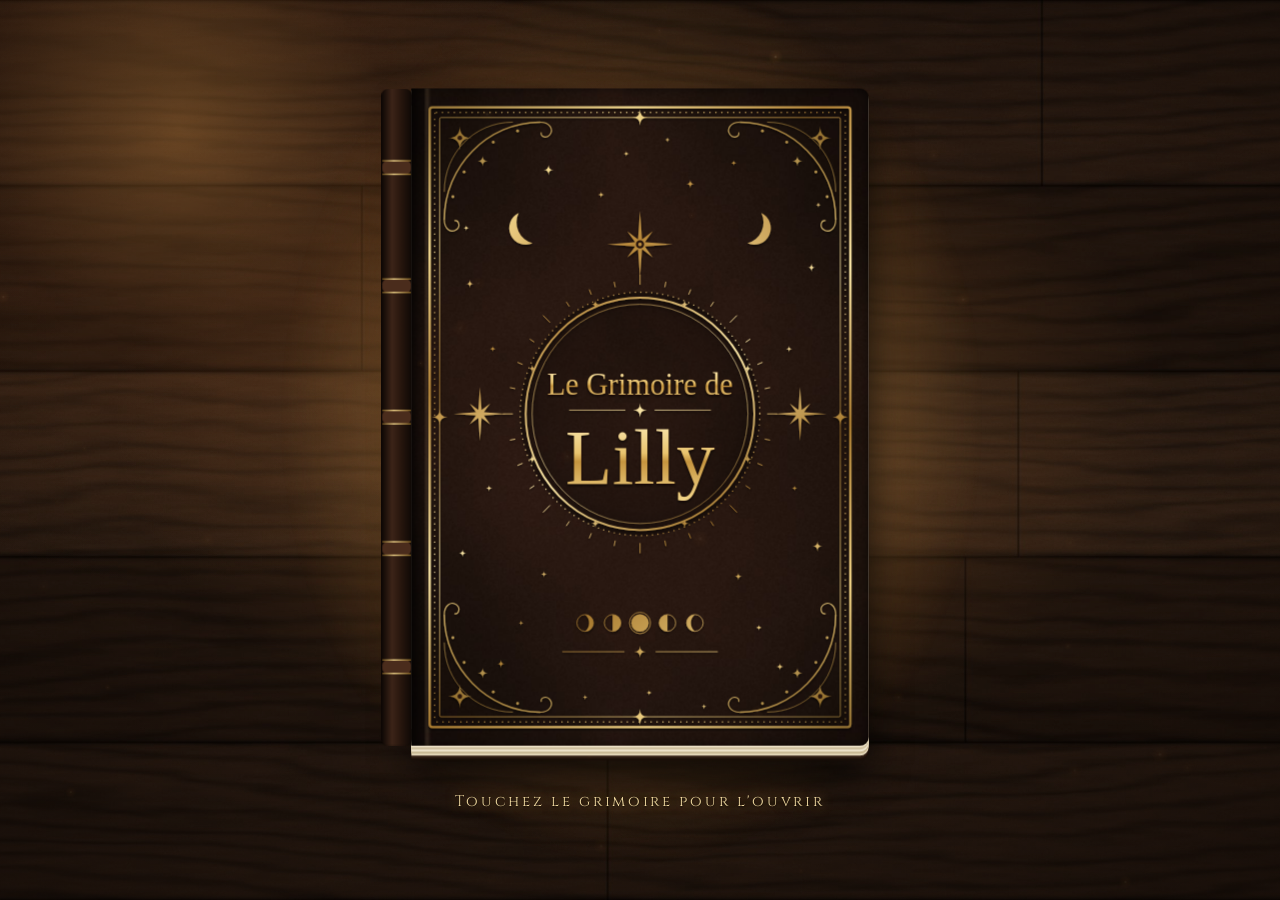
==== index.html @ 2aab63b5 "Grimoire interactif : lecteur, atelier d'édition et PWA - Lecteur : grimoire dessiné en SVG sur un b" ====
<!doctype html>
<html lang="fr">
<head>
  <meta charset="utf-8">
  <meta name="viewport" content="width=device-width, initial-scale=1, viewport-fit=cover">
  <title>Le Grimoire de Lilly</title>
  <meta name="description" content="Un grimoire interactif à feuilleter.">
  <meta name="theme-color" content="#140b06">
  <link rel="manifest" href="manifest.webmanifest">
  <link rel="icon" href="icons/icon-192.png" type="image/png">
  <link rel="apple-touch-icon" href="icons/apple-touch-icon.png">
  <meta name="apple-mobile-web-app-capable" content="yes">
  <meta name="mobile-web-app-capable" content="yes">
  <meta name="apple-mobile-web-app-status-bar-style" content="black-translucent">
  <link rel="preload" href="fonts/unifrakturmaguntia-5.woff2" as="font" type="font/woff2" crossorigin>
  <link rel="stylesheet" href="fonts/fonts.css">
  <link rel="stylesheet" href="css/reader.css">
</head>
<body>
  <div id="app" class="reader"></div>
  <noscript>Ce grimoire a besoin de JavaScript pour s’ouvrir.</noscript>
  <script src="lib/page-flip.browser.js"></script>
  <script type="module" src="js/main.js"></script>
</body>
</html>
---- fonts/fonts.css ----
@font-face {
  font-family: 'Cinzel';
  font-style: normal;
  font-weight: 400;
  font-display: swap;
  src: url(cinzel-0.woff2) format('woff2');
  unicode-range: U+0000-00FF, U+0131, U+0152-0153, U+02BB-02BC, U+02C6, U+02DA, U+02DC, U+0304, U+0308, U+0329, U+2000-206F, U+20AC, U+2122, U+2191, U+2193, U+2212, U+2215, U+FEFF, U+FFFD;
}
@font-face {
  font-family: 'Cinzel';
  font-style: normal;
  font-weight: 600;
  font-display: swap;
  src: url(cinzel-0.woff2) format('woff2');
  unicode-range: U+0000-00FF, U+0131, U+0152-0153, U+02BB-02BC, U+02C6, U+02DA, U+02DC, U+0304, U+0308, U+0329, U+2000-206F, U+20AC, U+2122, U+2191, U+2193, U+2212, U+2215, U+FEFF, U+FFFD;
}
@font-face {
  font-family: 'Cinzel';
  font-style: normal;
  font-weight: 700;
  font-display: swap;
  src: url(cinzel-0.woff2) format('woff2');
  unicode-range: U+0000-00FF, U+0131, U+0152-0153, U+02BB-02BC, U+02C6, U+02DA, U+02DC, U+0304, U+0308, U+0329, U+2000-206F, U+20AC, U+2122, U+2191, U+2193, U+2212, U+2215, U+FEFF, U+FFFD;
}
@font-face {
  font-family: 'Cinzel Decorative';
  font-style: normal;
  font-weight: 700;
  font-display: swap;
  src: url(cinzel-decorative-1.woff2) format('woff2');
  unicode-range: U+0000-00FF, U+0131, U+0152-0153, U+02BB-02BC, U+02C6, U+02DA, U+02DC, U+0304, U+0308, U+0329, U+2000-206F, U+20AC, U+2122, U+2191, U+2193, U+2212, U+2215, U+FEFF, U+FFFD;
}
@font-face {
  font-family: 'Cormorant Garamond';
  font-style: italic;
  font-weight: 400;
  font-display: swap;
  src: url(cormorant-garamond-2.woff2) format('woff2');
  unicode-range: U+0000-00FF, U+0131, U+0152-0153, U+02BB-02BC, U+02C6, U+02DA, U+02DC, U+0304, U+0308, U+0329, U+2000-206F, U+20AC, U+2122, U+2191, U+2193, U+2212, U+2215, U+FEFF, U+FFFD;
}
@font-face {
  font-family: 'Cormorant Garamond';
  font-style: normal;
  font-weight: 400;
  font-display: swap;
  src: url(cormorant-garamond-3.woff2) format('woff2');
  unicode-range: U+0000-00FF, U+0131, U+0152-0153, U+02BB-02BC, U+02C6, U+02DA, U+02DC, U+0304, U+0308, U+0329, U+2000-206F, U+20AC, U+2122, U+2191, U+2193, U+2212, U+2215, U+FEFF, U+FFFD;
}
@font-face {
  font-family: 'Cormorant Garamond';
  font-style: normal;
  font-weight: 500;
  font-display: swap;
  src: url(cormorant-garamond-3.woff2) format('woff2');
  unicode-range: U+0000-00FF, U+0131, U+0152-0153, U+02BB-02BC, U+02C6, U+02DA, U+02DC, U+0304, U+0308, U+0329, U+2000-206F, U+20AC, U+2122, U+2191, U+2193, U+2212, U+2215, U+FEFF, U+FFFD;
}
@font-face {
  font-family: 'Cormorant Garamond';
  font-style: normal;
  font-weight: 600;
  font-display: swap;
  src: url(cormorant-garamond-3.woff2) format('woff2');
  unicode-range: U+0000-00FF, U+0131, U+0152-0153, U+02BB-02BC, U+02C6, U+02DA, U+02DC, U+0304, U+0308, U+0329, U+2000-206F, U+20AC, U+2122, U+2191, U+2193, U+2212, U+2215, U+FEFF, U+FFFD;
}
@font-face {
  font-family: 'UnifrakturMaguntia';
  font-style: normal;
  font-weight: 400;
  font-display: swap;
  src: url(unifrakturmaguntia-5.woff2) format('woff2');
  unicode-range: U+0000-00FF, U+0131, U+0152-0153, U+02BB-02BC, U+02C6, U+02DA, U+02DC, U+0304, U+0308, U+0329, U+2000-206F, U+20AC, U+2122, U+2191, U+2193, U+2212, U+2215, U+FEFF, U+FFFD;
}
---- css/reader.css ----
:root {
  --bar: 66px;
  --gold: #e8c77a;
  --gold-light: #f6e3a8;
  color-scheme: dark;
}

* { box-sizing: border-box; }
[hidden] { display: none !important; }

html, body {
  margin: 0;
  height: 100%;
  background: #140b06;
  overflow: hidden;
}

body {
  font-family: 'Cormorant Garamond', Georgia, serif;
  color: #f3e6c9;
  -webkit-tap-highlight-color: transparent;
}

.reader {
  position: fixed;
  inset: 0;
  overflow: hidden;
  overflow: clip;
  user-select: none;
  -webkit-user-select: none;
}

/* ---------- Décor ---------- */
.scene { position: absolute; inset: 0; overflow: hidden; overflow: clip; }

.desk {
  position: absolute;
  inset: 0;
  background: #1d110a url(../img/desk.jpg) center / cover no-repeat;
  filter: saturate(.85) brightness(.6);
}
.scene.custom-bg .desk { filter: brightness(.85); }

.light {
  position: absolute;
  inset: 0;
  background:
    radial-gradient(ellipse 55% 50% at 50% 46%, rgba(255, 196, 120, .24), rgba(255, 160, 80, .07) 55%, transparent 75%),
    radial-gradient(ellipse 115% 100% at 50% 45%, transparent 38%, rgba(8, 4, 2, .9) 100%);
}

.candle {
  position: absolute;
  left: -22vmax;
  top: -26vmax;
  width: 72vmax;
  height: 72vmax;
  border-radius: 50%;
  background: radial-gradient(closest-side, rgba(255, 170, 80, .3), rgba(255, 140, 60, .08) 45%, transparent);
  animation: flicker 7s infinite;
}

@keyframes flicker {
  0%, 100% { opacity: .85; transform: scale(1); }
  12% { opacity: .68; }
  20% { opacity: .95; transform: scale(1.02); }
  33% { opacity: .76; }
  47% { opacity: 1; transform: scale(1.01); }
  60% { opacity: .8; }
  72% { opacity: .93; }
  85% { opacity: .72; transform: scale(.99); }
}

/* ---------- Scène du livre ---------- */
.stage {
  position: absolute;
  left: 0;
  right: 0;
  top: 0;
  bottom: var(--bar);
  display: flex;
  align-items: center;
  justify-content: center;
}

.book {
  position: relative;
  flex: none;
  width: calc(var(--pw) * 2);
  height: var(--ph);
  perspective: calc(var(--pw) * 5);
  transform: translateX(var(--ctx)) scale(var(--cs));
  transition: transform 1.6s cubic-bezier(.62, .02, .3, 1), opacity .8s ease;
  opacity: 0;
}
.reader.ready .book { opacity: 1; }
.book.cover-open { transform: translateX(0) scale(1); }

/* Plats de reliure (cuir) */
.board {
  position: absolute;
  top: calc(var(--bm) * -1);
  width: calc(var(--pw) + var(--bm));
  height: calc(var(--ph) + var(--bm) * 2);
  background: #2a1810 url(../img/leather.jpg) center / cover;
  z-index: 1;
}
.board-r {
  left: 50%;
  border-radius: 0 calc(var(--u) * 6) calc(var(--u) * 6) 0;
  box-shadow:
    0 calc(var(--u) * 2) 0 #1d100a,
    0 calc(var(--u) * 12) calc(var(--u) * 24) rgba(0, 0, 0, .7);
}
/* Épaisseur visible quand le livre est fermé : tranche des pages puis plat arrière */
.book:not(.cover-open) .board-r {
  box-shadow:
    0 calc(var(--u) * 1.4) 0 #eadfc4,
    0 calc(var(--u) * 2.8) 0 #cfc09e,
    0 calc(var(--u) * 4.2) 0 #efe5ce,
    0 calc(var(--u) * 5.6) 0 #c7b690,
    0 calc(var(--u) * 7) 0 #e5d8ba,
    0 calc(var(--u) * 8.6) 0 #2e1c12,
    0 calc(var(--u) * 10) 0 #1b0f09,
    0 calc(var(--u) * 16) calc(var(--u) * 26) rgba(0, 0, 0, .78);
}
.board-l {
  left: calc(var(--bm) * -1);
  border-radius: calc(var(--u) * 6) 0 0 calc(var(--u) * 6);
  box-shadow:
    0 calc(var(--u) * 2) 0 #1d100a,
    0 calc(var(--u) * 12) calc(var(--u) * 24) rgba(0, 0, 0, .7);
  opacity: 0;
  transition: opacity .4s;
}
.book.cover-open .board-l { opacity: 1; transition: opacity .5s 1.15s; }

/* Épaisseur des pages */
.stack {
  position: absolute;
  top: 0;
  width: var(--pw);
  height: var(--ph);
  background: #efe4cc;
  z-index: 2;
}
.stack-l { left: 0; opacity: 0; transition: opacity .3s; }
.stack-r { left: 50%; }
.book.cover-open .stack-l { opacity: 1; transition: opacity .4s 1.2s; }

/* Pages (StPageFlip) */
.book > .flip {
  position: absolute;
  left: 0;
  top: 0;
  width: 100%;
  z-index: 3;
  clip-path: inset(0 0 0 50%);
}
.book.pages-front > .flip { clip-path: none; z-index: 8; }

.page { background: #fbf5ea; }
.page-inner {
  position: absolute;
  inset: 0;
  overflow: hidden;
  background: #fbf5ea;
}
.page-inner img {
  display: block;
  width: 100%;
  height: 100%;
  object-fit: contain;
  pointer-events: none;
}
.page-inner::after {
  content: '';
  position: absolute;
  top: 0;
  bottom: 0;
  width: 13%;
  pointer-events: none;
}
.page--left .page-inner::after {
  right: 0;
  background: linear-gradient(to left, rgba(70, 40, 15, .3), rgba(70, 40, 15, .08) 35%, transparent);
}
.page--right .page-inner::after {
  left: 0;
  background: linear-gradient(to right, rgba(70, 40, 15, .32), rgba(70, 40, 15, .08) 35%, transparent);
}
.parchment { background: #f3e7cc url(../img/parchment.jpg) center / 100% 100% no-repeat; }

/* Lumière qui s'échappe des pages à l'ouverture */
.pagelight {
  position: absolute;
  left: 50%;
  top: 0;
  width: var(--pw);
  height: var(--ph);
  z-index: 9;
  pointer-events: none;
  opacity: 0;
  background: radial-gradient(ellipse 95% 75% at 0% 50%, rgba(255, 238, 175, .9), rgba(255, 200, 110, .4) 42%, rgba(255, 180, 90, 0) 76%);
}
.book.spill .pagelight { animation: spill 2.2s ease-out forwards; }
@keyframes spill {
  0% { opacity: 0; }
  25% { opacity: 1; }
  100% { opacity: 0; }
}

/* Dos (visible fermé) */
.spine {
  position: absolute;
  top: calc(var(--bm) * -1);
  height: calc(var(--ph) + var(--bm) * 2);
  width: calc(var(--pw) * .07);
  left: calc(var(--pw) * .93 + 1px);
  z-index: 5;
  transition: opacity .35s;
}
.spine svg { display: block; width: 100%; height: 100%; }
.book.cover-open .spine { opacity: 0; }

/* Couverture 3D */
.cover {
  position: absolute;
  left: 50%;
  top: calc(var(--bm) * -1);
  width: calc(var(--pw) + var(--bm));
  height: calc(var(--ph) + var(--bm) * 2);
  transform-origin: 0 50%;
  transform-style: preserve-3d;
  transform: rotateY(0deg);
  transition: transform 1.6s cubic-bezier(.55, .02, .3, 1);
  z-index: 6;
  cursor: pointer;
  outline: none;
}
.book.cover-open .cover { transform: rotateY(-180deg); cursor: default; }
.cover:focus-visible .front { box-shadow: 0 0 0 3px var(--gold-light); }

.face {
  position: absolute;
  inset: 0;
  overflow: hidden;
  backface-visibility: hidden;
  -webkit-backface-visibility: hidden;
  background: #2a1810 url(../img/leather.jpg) center / cover;
}
.face.front {
  border-radius: 0 calc(var(--u) * 6) calc(var(--u) * 6) 0;
  box-shadow: inset 0 0 calc(var(--u) * 7) rgba(0, 0, 0, .65);
}
.face.back {
  transform: rotateY(180deg);
  border-radius: calc(var(--u) * 6) 0 0 calc(var(--u) * 6);
}
.face.back::before {
  content: '';
  position: absolute;
  left: calc(var(--bm) * .45);
  top: calc(var(--bm) * .45);
  right: -2px;
  bottom: calc(var(--bm) * .45);
  border: 1px solid rgba(232, 199, 122, .45);
  border-right: 0;
}
.endpaper {
  position: absolute;
  left: var(--bm);
  top: var(--bm);
  width: var(--pw);
  height: var(--ph);
}
.cover-svg, .cover-img {
  position: absolute;
  inset: 0;
  display: block;
  width: 100%;
  height: 100%;
}
.cover-img { object-fit: cover; }

.shine {
  position: absolute;
  top: 0;
  bottom: 0;
  left: -100%;
  width: 100%;
  pointer-events: none;
  background: linear-gradient(112deg, transparent 30%, rgba(255, 240, 205, .12) 45%, rgba(255, 250, 230, .26) 50%, rgba(255, 240, 205, .12) 55%, transparent 70%);
  animation: shine 6.5s ease-in-out 1.2s infinite;
}
@keyframes shine {
  0% { transform: translateX(0); }
  38%, 100% { transform: translateX(200%); }
}
.book.cover-open .shine { animation: none; opacity: 0; }

/* Halo doré */
.glow { position: absolute; pointer-events: none; border-radius: 50%; z-index: 0; }
.glow-closed {
  left: calc(50% - var(--pw) * .3);
  top: -22%;
  width: calc(var(--pw) * 1.6);
  height: 144%;
  background: radial-gradient(closest-side, rgba(255, 205, 120, .55), rgba(255, 170, 70, .2) 55%, transparent);
  animation: pulse 3.4s ease-in-out infinite;
}
@keyframes pulse {
  0%, 100% { opacity: .5; transform: scale(1); }
  50% { opacity: .95; transform: scale(1.06); }
}
.book:hover .glow-closed { animation-duration: 1.8s; }
.book.awake .glow-closed { animation: flare 1.5s ease-out forwards; }
@keyframes flare {
  0% { opacity: .9; transform: scale(1); }
  30% { opacity: 1; transform: scale(1.35); }
  100% { opacity: 0; transform: scale(1.7); }
}
.glow-open {
  left: -22%;
  top: -28%;
  width: 144%;
  height: 156%;
  background: radial-gradient(closest-side, rgba(255, 200, 120, .2), rgba(255, 170, 80, .07) 60%, transparent);
  opacity: 0;
  transition: opacity 1s;
}
.book.cover-open .glow-open { opacity: 1; transition: opacity 1.5s 1s; }

/* Invitation */
.hint {
  position: absolute;
  left: 0;
  right: 0;
  bottom: clamp(6px, 2.5vh, 26px);
  margin: 0;
  text-align: center;
  font-family: 'Cinzel', serif;
  font-size: clamp(12px, 1.5vw, 15px);
  letter-spacing: .18em;
  color: #f0d9a0;
  text-shadow: 0 0 12px rgba(255, 190, 90, .6), 0 1px 2px rgba(0, 0, 0, .8);
  cursor: pointer;
  opacity: 0;
  transition: opacity .6s;
}
.reader.ready .hint { opacity: 1; animation: hint 2.8s ease-in-out infinite; }
.reader.is-opening .hint, .reader.is-open .hint { opacity: 0; animation: none; pointer-events: none; }
.reader.has-error .hint { animation: none; color: #f5c2a0; letter-spacing: .05em; }
@keyframes hint {
  0%, 100% { opacity: .55; }
  50% { opacity: 1; }
}

/* Particules */
.fx { position: absolute; inset: 0; pointer-events: none; z-index: 20; }

/* ---------- Barre d'outils ---------- */
.toolbar {
  position: absolute;
  left: 50%;
  bottom: max(10px, env(safe-area-inset-bottom));
  z-index: 30;
  display: flex;
  align-items: center;
  gap: 2px;
  padding: 5px 8px;
  border-radius: 999px;
  background: rgba(22, 12, 6, .74);
  border: 1px solid rgba(232, 199, 122, .35);
  box-shadow: 0 8px 30px rgba(0, 0, 0, .5), inset 0 1px 0 rgba(255, 230, 180, .08);
  -webkit-backdrop-filter: blur(8px);
  backdrop-filter: blur(8px);
  transform: translate(-50%, 20px);
  opacity: 0;
  pointer-events: none;
  transition: opacity .6s, transform .6s;
}
.reader.is-open .toolbar { opacity: 1; transform: translate(-50%, 0); pointer-events: auto; }
.toolbar button {
  appearance: none;
  border: 0;
  background: transparent;
  color: var(--gold);
  width: 44px;
  height: 44px;
  border-radius: 50%;
  display: grid;
  place-items: center;
  cursor: pointer;
  transition: background .2s, color .2s, transform .15s, opacity .2s;
}
.toolbar button:hover { background: rgba(232, 199, 122, .14); color: #fff1c8; }
.toolbar button:active { transform: scale(.9); }
.toolbar button:disabled { opacity: .28; cursor: default; background: transparent; }
.toolbar button.off { color: rgba(232, 199, 122, .5); }
.toolbar button:focus-visible { outline: 2px solid var(--gold-light); outline-offset: 1px; }
.pageinfo {
  min-width: 66px;
  text-align: center;
  font-family: 'Cinzel', serif;
  font-size: 13px;
  letter-spacing: .08em;
  color: #f3e3b8;
  white-space: nowrap;
}
.sep { width: 1px; height: 24px; background: rgba(232, 199, 122, .3); margin: 0 4px; }

/* Téléphone en paysage : barre verticale à droite */
.reader.compact .stage { bottom: 0; right: 62px; }
.reader.compact .toolbar {
  left: auto;
  right: max(8px, env(safe-area-inset-right));
  top: 50%;
  bottom: auto;
  flex-direction: column;
  padding: 6px 4px;
  transform: translate(20px, -50%);
}
.reader.compact.is-open .toolbar { transform: translate(0, -50%); }
.reader.compact .toolbar button { width: 38px; height: 38px; }
.reader.compact .pageinfo { min-width: 0; font-size: 11px; padding: 2px 0; }
.reader.compact .sep { width: 24px; height: 1px; margin: 3px 0; }
.reader.compact .hint { bottom: 8px; }

@media (max-width: 480px) {
  .toolbar { padding: 4px; gap: 0; }
  .toolbar button { width: 38px; height: 38px; }
  .pageinfo { min-width: 50px; font-size: 12px; }
  .sep { margin: 0 1px; }
}

/* ---------- Sommaire ---------- */
.panel {
  position: absolute;
  inset: 0;
  z-index: 40;
  display: flex;
  align-items: center;
  justify-content: center;
  padding: 16px;
  background: rgba(10, 5, 2, .55);
  -webkit-backdrop-filter: blur(3px);
  backdrop-filter: blur(3px);
  animation: fade .3s ease;
}
.panel[hidden], .zoom[hidden] { display: none; }
@keyframes fade { from { opacity: 0; } }

.panel-card {
  width: min(720px, 100%);
  max-height: min(84vh, 100%);
  overflow: auto;
  padding: 18px 22px 24px;
  border-radius: 10px;
  color: #3b2413;
  background: #f4ead4 url(../img/parchment.jpg) center / cover;
  box-shadow: 0 20px 60px rgba(0, 0, 0, .6), inset 0 0 0 6px #f4ead4, inset 0 0 0 7px rgba(160, 110, 40, .5);
  user-select: none;
}
.panel-card header { display: flex; align-items: center; justify-content: space-between; gap: 12px; }
.panel-card h2 {
  margin: 0;
  font-family: 'Cinzel Decorative', 'Cinzel', serif;
  font-weight: 700;
  font-size: 26px;
  color: #5a3413;
}
.icon-btn {
  appearance: none;
  border: 0;
  background: transparent;
  width: 42px;
  height: 42px;
  border-radius: 50%;
  display: grid;
  place-items: center;
  color: inherit;
  cursor: pointer;
  flex: none;
}
.icon-btn:hover { background: rgba(120, 80, 30, .14); }
.toc-list {
  list-style: none;
  margin: 16px 0 0;
  padding: 0;
  display: grid;
  grid-template-columns: repeat(auto-fill, minmax(130px, 1fr));
  gap: 16px;
}
.toc-item {
  appearance: none;
  border: 0;
  background: transparent;
  padding: 0;
  width: 100%;
  display: flex;
  flex-direction: column;
  gap: 7px;
  text-align: left;
  color: inherit;
  font: inherit;
  cursor: pointer;
}
.toc-thumb {
  display: block;
  aspect-ratio: 707 / 1000;
  overflow: hidden;
  border-radius: 3px;
  background: #fbf5ea;
  box-shadow: 0 2px 8px rgba(60, 35, 10, .35);
  transition: transform .2s, box-shadow .2s;
}
.toc-thumb img { display: block; width: 100%; height: 100%; object-fit: contain; }
.toc-item:hover .toc-thumb, .toc-item:focus-visible .toc-thumb { transform: translateY(-3px); box-shadow: 0 8px 18px rgba(60, 35, 10, .4); }
.toc-label { font-size: 16px; line-height: 1.2; }
.toc-label small {
  display: block;
  font-family: 'Cinzel', serif;
  font-size: 11px;
  letter-spacing: .1em;
  color: #8a5a26;
}

/* ---------- Loupe ---------- */
.zoom {
  position: absolute;
  inset: 0;
  z-index: 40;
  overflow: auto;
  background: rgba(8, 4, 2, .93);
  animation: fade .3s ease;
  touch-action: pan-x pan-y pinch-zoom;
}
.zoom-strip {
  min-height: 100%;
  display: flex;
  align-items: center;
  justify-content: center;
  gap: 12px;
  padding: 58px 16px 44px;
}
.zoom-strip img {
  display: block;
  max-height: calc(100vh - 110px);
  max-width: calc(50vw - 24px);
  background: #fff;
  box-shadow: 0 10px 40px rgba(0, 0, 0, .6);
  cursor: zoom-in;
}
.zoom-strip.single img { max-width: calc(100vw - 32px); }
.zoom-strip.zoomed { width: max-content; align-items: flex-start; justify-content: flex-start; }
.zoom-strip.zoomed img { max-height: none; max-width: none; width: min(1414px, 180vw); cursor: zoom-out; }
@media (orientation: portrait) and (max-width: 760px) {
  .zoom-strip { flex-direction: column; }
  .zoom-strip img, .zoom-strip.single img { width: calc(100vw - 24px); max-width: none; max-height: none; }
  .zoom-strip.zoomed img { width: 200vw; }
}
.zoom-close {
  position: fixed;
  top: max(10px, env(safe-area-inset-top));
  right: 10px;
  z-index: 2;
  color: #f3e3b8;
  background: rgba(30, 18, 8, .75);
}
.zoom-close:hover { background: rgba(60, 36, 16, .9); }
.zoom-help {
  position: fixed;
  left: 0;
  right: 0;
  bottom: 10px;
  margin: 0;
  text-align: center;
  font-size: 14px;
  color: rgba(243, 227, 184, .6);
  pointer-events: none;
}

/* ---------- Divers ---------- */
.toast {
  position: absolute;
  left: 50%;
  top: max(14px, env(safe-area-inset-top));
  z-index: 50;
  max-width: calc(100vw - 24px);
  padding: 8px 16px;
  border-radius: 999px;
  border: 1px solid rgba(232, 199, 122, .35);
  background: rgba(22, 12, 6, .88);
  color: #f3e3b8;
  font-size: 15px;
  text-align: center;
  opacity: 0;
  transform: translate(-50%, -20px);
  transition: opacity .4s, transform .4s;
  pointer-events: none;
}
.toast.show { opacity: 1; transform: translate(-50%, 0); }
.reader.preview .toast { top: 54px; }

.ribbon {
  position: absolute;
  top: 12px;
  left: 50%;
  transform: translateX(-50%);
  white-space: nowrap;
  z-index: 50;
  padding: 6px 12px;
  border-radius: 4px;
  background: #7a1f1f;
  color: #fbe9c2;
  font-family: 'Cinzel', serif;
  font-size: 12px;
  letter-spacing: .12em;
  text-transform: uppercase;
  box-shadow: 0 4px 14px rgba(0, 0, 0, .4);
  pointer-events: none;
}

@media (prefers-reduced-motion: reduce) {
  .candle, .glow-closed, .shine, .reader.ready .hint { animation: none; }
}
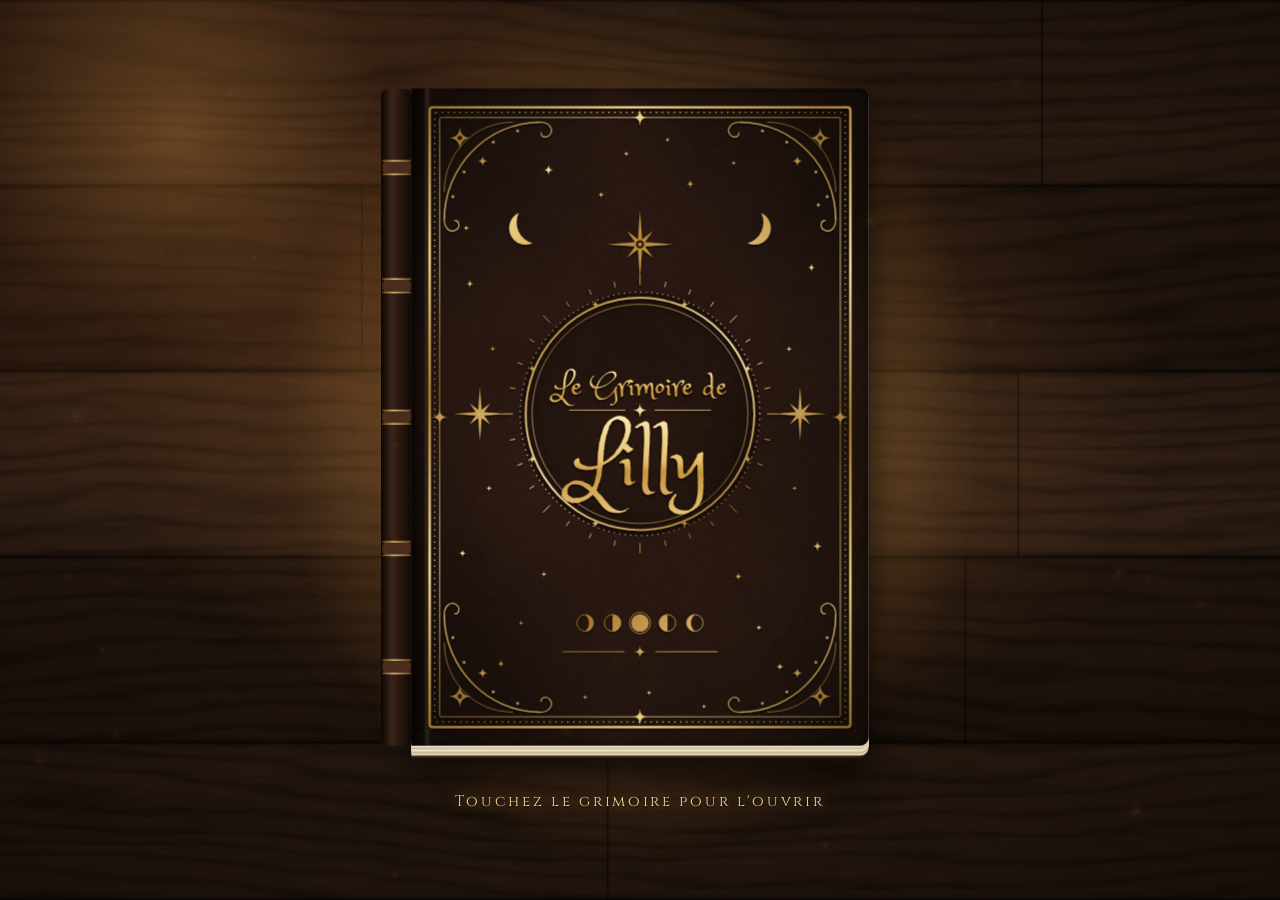
==== commit 24280057: "Couverture : titre en police Princess Sofia Remplace UnifrakturMaguntia par Princess Sofia (style « " ====
--- a/index.html
+++ b/index.html
@@ -12,7 +12,7 @@
   <meta name="apple-mobile-web-app-capable" content="yes">
   <meta name="mobile-web-app-capable" content="yes">
   <meta name="apple-mobile-web-app-status-bar-style" content="black-translucent">
-  <link rel="preload" href="fonts/unifrakturmaguntia-5.woff2" as="font" type="font/woff2" crossorigin>
+  <link rel="preload" href="fonts/princess-sofia.woff2" as="font" type="font/woff2" crossorigin>
   <link rel="stylesheet" href="fonts/fonts.css">
   <link rel="stylesheet" href="css/reader.css">
 </head>
--- a/fonts/fonts.css
+++ b/fonts/fonts.css
@@ -63,10 +63,10 @@
   unicode-range: U+0000-00FF, U+0131, U+0152-0153, U+02BB-02BC, U+02C6, U+02DA, U+02DC, U+0304, U+0308, U+0329, U+2000-206F, U+20AC, U+2122, U+2191, U+2193, U+2212, U+2215, U+FEFF, U+FFFD;
 }
 @font-face {
-  font-family: 'UnifrakturMaguntia';
+  font-family: 'Princess Sofia';
   font-style: normal;
   font-weight: 400;
   font-display: swap;
-  src: url(unifrakturmaguntia-5.woff2) format('woff2');
+  src: url(princess-sofia.woff2) format('woff2');
   unicode-range: U+0000-00FF, U+0131, U+0152-0153, U+02BB-02BC, U+02C6, U+02DA, U+02DC, U+0304, U+0308, U+0329, U+2000-206F, U+20AC, U+2122, U+2191, U+2193, U+2212, U+2215, U+FEFF, U+FFFD;
 }
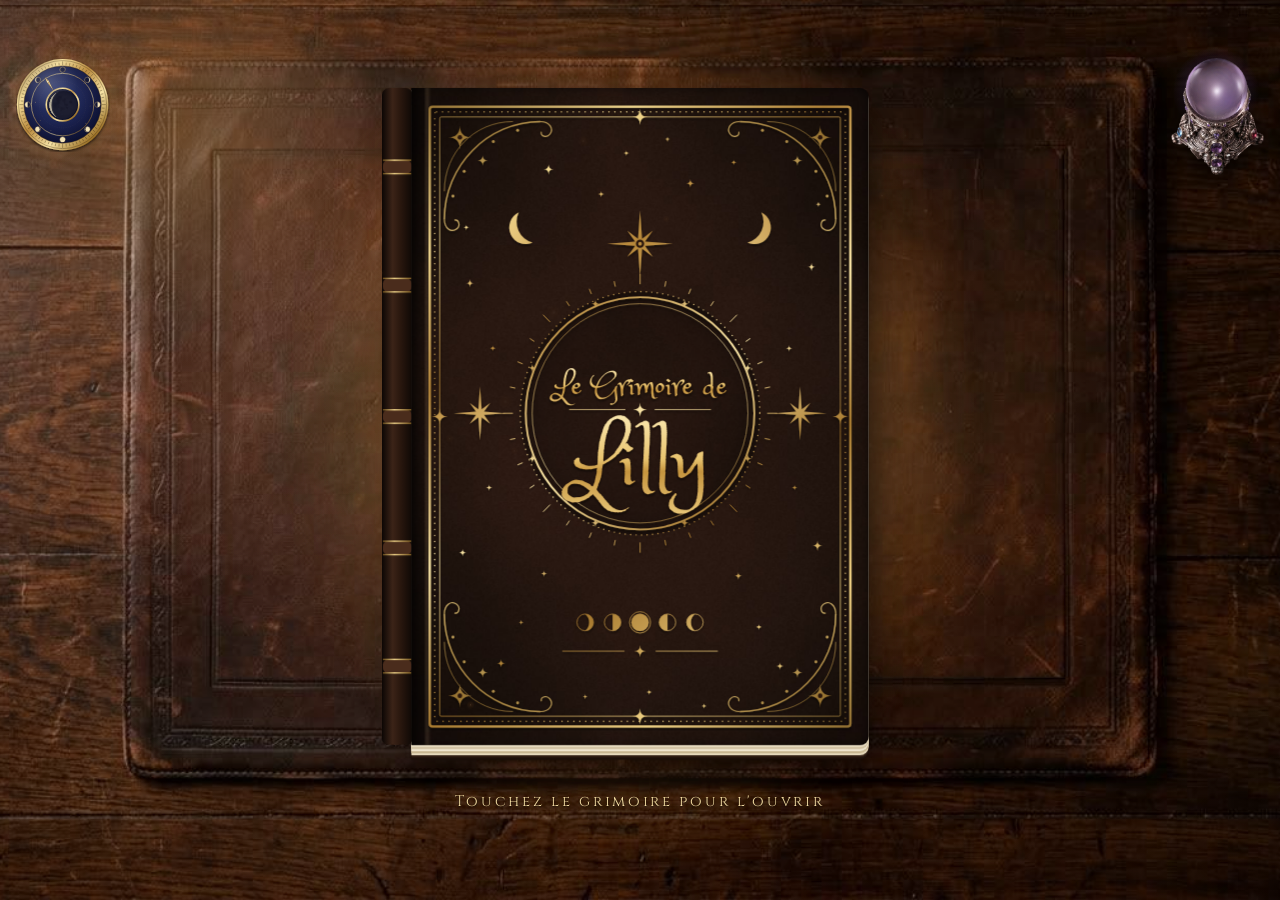
==== commit d93a726b: "Calendrier lunaire sur le bureau, avec fuseaux horaires - Cadran lunaire dessiné (laiton, 8 phases g" ====
--- a/index.html
+++ b/index.html
@@ -15,6 +15,7 @@
   <link rel="preload" href="fonts/princess-sofia.woff2" as="font" type="font/woff2" crossorigin>
   <link rel="stylesheet" href="fonts/fonts.css">
   <link rel="stylesheet" href="css/reader.css">
+  <link rel="stylesheet" href="css/lunar.css">
 </head>
 <body>
   <div id="app" class="reader"></div>
--- a/css/reader.css
+++ b/css/reader.css
@@ -37,16 +37,16 @@
   position: absolute;
   inset: 0;
   background: #1d110a url(../img/desk.jpg) center / cover no-repeat;
-  filter: saturate(.85) brightness(.6);
-}
-.scene.custom-bg .desk { filter: brightness(.85); }
+  filter: brightness(.82);
+}
+.scene.custom-bg .desk { filter: brightness(.85); background-size: cover !important; background-position: center !important; }
 
 .light {
   position: absolute;
   inset: 0;
   background:
-    radial-gradient(ellipse 55% 50% at 50% 46%, rgba(255, 196, 120, .24), rgba(255, 160, 80, .07) 55%, transparent 75%),
-    radial-gradient(ellipse 115% 100% at 50% 45%, transparent 38%, rgba(8, 4, 2, .9) 100%);
+    radial-gradient(ellipse 55% 50% at var(--lx, 50%) var(--ly, 46%), rgba(255, 196, 120, .2), rgba(255, 160, 80, .06) 55%, transparent 75%),
+    radial-gradient(ellipse 120% 105% at var(--lx, 50%) var(--ly, 45%), transparent 45%, rgba(8, 4, 2, .75) 100%);
 }
 
 .candle {
@@ -89,12 +89,12 @@
   width: calc(var(--pw) * 2);
   height: var(--ph);
   perspective: calc(var(--pw) * 5);
-  transform: translateX(var(--ctx)) scale(var(--cs));
+  transform: translateX(var(--ctx)) translate(var(--bx, 0px), var(--by, 0px)) scale(var(--cs));
   transition: transform 1.6s cubic-bezier(.62, .02, .3, 1), opacity .8s ease;
   opacity: 0;
 }
 .reader.ready .book { opacity: 1; }
-.book.cover-open { transform: translateX(0) scale(1); }
+.book.cover-open { transform: translateX(0) translate(var(--bx, 0px), var(--by, 0px)) scale(1); }
 
 /* Plats de reliure (cuir) */
 .board {
@@ -625,3 +625,304 @@
 @media (prefers-reduced-motion: reduce) {
   .candle, .glow-closed, .shine, .reader.ready .hint { animation: none; }
 }
+
+/* ---------- Boule de voyance ---------- */
+/* Sur le bureau (vue de haut) */
+.oracle-desk {
+  position: absolute;
+  z-index: 5;
+  cursor: pointer;
+  outline: none;
+  animation: oracleIn 1.4s ease .3s both;
+  transition: opacity .45s ease .7s;
+  -webkit-tap-highlight-color: transparent;
+}
+@keyframes oracleIn { from { opacity: 0; } }
+.oracle-desk img {
+  position: relative;
+  display: block;
+  width: 100%;
+  height: 100%;
+  filter: drop-shadow(0 calc(var(--u, 2px) * 4) calc(var(--u, 2px) * 6) rgba(0, 0, 0, .7));
+  user-select: none;
+  -webkit-user-drag: none;
+}
+.od-glow {
+  position: absolute;
+  border-radius: 50%;
+  transform: scale(1.35);
+  background: radial-gradient(closest-side, rgba(205, 165, 255, .5), rgba(150, 100, 230, .16) 60%, transparent);
+  animation: oglow 4.5s ease-in-out infinite;
+  pointer-events: none;
+}
+.od-mist {
+  position: absolute;
+  border-radius: 50%;
+  overflow: hidden;
+  -webkit-mask-image: -webkit-radial-gradient(white, black);
+  opacity: .55;
+  pointer-events: none;
+}
+.oracle-desk:hover .od-glow { animation-duration: 2s; }
+.oracle-desk:focus-visible img { outline: 3px solid rgba(220, 200, 255, .8); outline-offset: 4px; border-radius: 50%; }
+.reader.is-opening .oracle-desk, .reader.panel-open .oracle-desk { pointer-events: none; }
+.reader.oracle-open .oracle-desk { opacity: 0; pointer-events: none; transition: opacity .35s ease; }
+
+@keyframes oglow {
+  0%, 100% { opacity: .55; transform: scale(1.3); }
+  50% { opacity: 1; transform: scale(1.4); }
+}
+
+/* Au premier plan (vue de côté) */
+.oracle {
+  position: absolute;
+  left: 0;
+  top: 0;
+  z-index: 16;
+  transform-origin: 0 0;
+  opacity: 0;
+  pointer-events: none;
+  transition: transform 1.1s cubic-bezier(.6, .02, .25, 1), opacity .45s ease .6s;
+  cursor: pointer;
+}
+.reader.oracle-open .oracle {
+  opacity: 1;
+  pointer-events: auto;
+  transition: transform 1.1s cubic-bezier(.6, .02, .25, 1), opacity .45s ease;
+}
+.oracle-img {
+  position: relative;
+  display: block;
+  width: 100%;
+  height: 100%;
+  filter: drop-shadow(0 calc(var(--ow) * .04) calc(var(--ow) * .05) rgba(0, 0, 0, .75));
+  user-select: none;
+  -webkit-user-drag: none;
+}
+.oracle-glow {
+  position: absolute;
+  border-radius: 50%;
+  background: radial-gradient(closest-side, rgba(205, 165, 255, .55), rgba(150, 100, 230, .2) 58%, transparent);
+  animation: ofglow 4.5s ease-in-out infinite;
+  pointer-events: none;
+}
+@keyframes ofglow {
+  0%, 100% { opacity: .55; transform: scale(1.2); }
+  50% { opacity: 1; transform: scale(1.3); }
+}
+
+.orb {
+  position: absolute;
+  border-radius: 50%;
+  overflow: hidden;
+  isolation: isolate;
+  -webkit-mask-image: -webkit-radial-gradient(white, black);
+  box-shadow: inset 0 0 calc(var(--ow) * .08) rgba(255, 225, 255, .22);
+}
+.mist { position: absolute; inset: -30%; mix-blend-mode: screen; pointer-events: none; }
+.m1 {
+  background:
+    radial-gradient(circle at 35% 40%, rgba(255, 215, 248, .45), transparent 22%),
+    radial-gradient(circle at 62% 58%, rgba(170, 130, 240, .45), transparent 26%),
+    radial-gradient(circle at 48% 72%, rgba(255, 255, 255, .25), transparent 20%),
+    radial-gradient(circle at 70% 30%, rgba(140, 100, 220, .35), transparent 18%);
+  animation: ospin 24s linear infinite;
+}
+.m2 {
+  background:
+    radial-gradient(circle at 60% 35%, rgba(230, 200, 255, .4), transparent 24%),
+    radial-gradient(circle at 38% 62%, rgba(255, 190, 230, .3), transparent 22%);
+  animation: ospin 37s linear infinite reverse;
+}
+@keyframes ospin { to { transform: rotate(360deg); } }
+.depth {
+  position: absolute;
+  inset: 0;
+  border-radius: 50%;
+  background: radial-gradient(circle at 50% 50%, rgba(45, 14, 85, .5), rgba(80, 36, 140, .25) 45%, rgba(120, 80, 180, 0) 72%);
+  opacity: 0;
+  transition: opacity 1.6s ease;
+}
+.vortex {
+  position: absolute;
+  inset: 6%;
+  border-radius: 50%;
+  opacity: 0;
+  background: conic-gradient(from 0deg, rgba(150, 100, 220, 0), rgba(165, 120, 230, .35), rgba(255, 210, 245, .18), rgba(120, 70, 190, .32), rgba(215, 180, 255, .2), rgba(150, 100, 220, 0));
+  filter: blur(calc(var(--ow) * .05));
+  -webkit-mask-image: radial-gradient(circle, #000 30%, transparent 68%);
+  mask-image: radial-gradient(circle, #000 30%, transparent 68%);
+  animation: ospin 7s linear infinite;
+  transition: opacity 1.6s ease;
+}
+.oracle.asking .vortex { opacity: .5; }
+.oracle.answered .vortex { opacity: .18; animation-duration: 16s; }
+.oracle.asking .depth, .oracle.answered .depth { opacity: 1; }
+.answer {
+  position: absolute;
+  left: 14%;
+  right: 14%;
+  top: 50%;
+  margin: 0;
+  text-align: center;
+  font-family: 'Cinzel', serif;
+  font-weight: 600;
+  font-size: calc(var(--ow) * .048);
+  line-height: 1.45;
+  letter-spacing: .14em;
+  text-transform: uppercase;
+  color: #f7f0ff;
+  text-shadow:
+    0 0 2px rgba(40, 10, 70, .85),
+    0 0 calc(var(--ow) * .035) rgba(80, 35, 150, .9),
+    0 0 calc(var(--ow) * .08) rgba(200, 150, 255, .55);
+  opacity: 0;
+  filter: blur(6px);
+  transform: translateY(-50%) scale(.88);
+  transition: opacity 1.3s ease, filter 1.3s ease, transform 1.3s ease;
+  pointer-events: none;
+}
+.oracle.answered .answer { opacity: 1; filter: none; transform: translateY(-50%) scale(1); }
+
+/* Mise au point sur la boule */
+.stage, .scene { transition: filter 1s ease, transform 1.2s cubic-bezier(.6, .02, .25, 1); }
+.reader.oracle-open .stage, .reader.oracle-open .scene {
+  transform-origin: var(--oox) var(--ooy);
+  transform: scale(1.08);
+  filter: blur(4px) brightness(.4) saturate(.8);
+}
+.reader.oracle-open .toolbar, .reader.oracle-open .hint { opacity: 0 !important; pointer-events: none !important; }
+.oracle-aura {
+  position: absolute;
+  inset: 0;
+  z-index: 14;
+  pointer-events: none;
+  opacity: 0;
+  transition: opacity 1s;
+  background: radial-gradient(ellipse 60% 55% at 50% 45%, rgba(120, 70, 190, .32), rgba(60, 25, 100, .22) 45%, rgba(10, 4, 20, .7) 100%);
+}
+.reader.oracle-open .oracle-aura { opacity: 1; }
+.oracle-veil { position: absolute; inset: 0; z-index: 15; display: none; }
+.reader.oracle-open .oracle-veil { display: block; }
+
+.oracle-ui {
+  position: absolute;
+  inset: 0;
+  z-index: 17;
+  pointer-events: none;
+  opacity: 0;
+  visibility: hidden;
+  transition: opacity .5s, visibility 0s .5s;
+}
+.reader.oracle-open .oracle-ui { opacity: 1; visibility: visible; transition: opacity .8s .55s, visibility 0s; }
+.oracle-ui button { pointer-events: auto; }
+.oracle-layout {
+  position: absolute;
+  inset: 0;
+  display: flex;
+  flex-direction: column;
+  align-items: center;
+  justify-content: center;
+  gap: 10px;
+  padding: 16px;
+}
+.oracle-head { text-align: center; }
+.oracle-head h2 {
+  margin: 0;
+  font-family: 'Cinzel', serif;
+  font-weight: 600;
+  font-size: clamp(20px, 3.2vh, 30px);
+  letter-spacing: .24em;
+  text-transform: uppercase;
+  color: #f4ebff;
+  text-shadow: 0 0 16px rgba(200, 160, 255, .55);
+}
+.oracle-head p {
+  margin: 4px 0 0;
+  font-family: 'Cinzel', serif;
+  font-size: clamp(11px, 1.6vh, 14px);
+  letter-spacing: .3em;
+  text-transform: uppercase;
+  color: #b9a4e0;
+}
+.oracle-divider {
+  display: block;
+  width: 70px;
+  height: 9px;
+  margin: 8px auto 0;
+  background:
+    linear-gradient(90deg, transparent, rgba(232, 199, 122, .8)) left center / 28px 1px no-repeat,
+    linear-gradient(270deg, transparent, rgba(232, 199, 122, .8)) right center / 28px 1px no-repeat,
+    radial-gradient(circle, #e8c77a 2px, transparent 2.5px) center / 9px 9px no-repeat;
+}
+.oracle-slot { flex: none; width: var(--ow); height: calc(var(--ow) * var(--osr, 1.55)); }
+.oracle-controls { display: flex; flex-direction: column; align-items: center; gap: 10px; }
+.oracle-prompt {
+  margin: 0;
+  font-family: 'Cinzel', serif;
+  font-size: clamp(11px, 1.6vh, 14px);
+  letter-spacing: .22em;
+  text-transform: uppercase;
+  color: #ad9bdb;
+  text-align: center;
+}
+.oracle-ask {
+  appearance: none;
+  min-width: min(320px, 82vw);
+  padding: 14px 28px;
+  border-radius: 999px;
+  border: 1px solid rgba(205, 175, 255, .45);
+  background: linear-gradient(180deg, #4b2f70, #2a1843);
+  color: #f4ebff;
+  font: 600 clamp(13px, 1.8vh, 16px) 'Cinzel', serif;
+  letter-spacing: .2em;
+  text-transform: uppercase;
+  cursor: pointer;
+  box-shadow: 0 0 24px rgba(150, 100, 230, .35), inset 0 1px 0 rgba(255, 255, 255, .12);
+  transition: box-shadow .3s, transform .15s, opacity .3s;
+}
+.oracle-ask:hover { box-shadow: 0 0 36px rgba(175, 125, 255, .6), inset 0 1px 0 rgba(255, 255, 255, .15); }
+.oracle-ask:active { transform: scale(.97); }
+.oracle-ask:disabled { opacity: .55; cursor: default; }
+.oracle-ask:focus-visible { outline: 2px solid #e6d6ff; outline-offset: 3px; }
+.oracle-note {
+  margin: 0;
+  font-family: 'Cinzel', serif;
+  font-size: 11px;
+  letter-spacing: .2em;
+  text-transform: uppercase;
+  color: rgba(185, 165, 230, .55);
+}
+.oracle-back {
+  position: absolute;
+  top: max(12px, env(safe-area-inset-top));
+  left: 12px;
+  appearance: none;
+  padding: 8px 16px;
+  border-radius: 999px;
+  border: 1px solid rgba(205, 175, 255, .35);
+  background: rgba(20, 10, 32, .7);
+  color: #e9dcff;
+  font: 500 16px 'Cormorant Garamond', Georgia, serif;
+  cursor: pointer;
+}
+.oracle-back:hover { background: rgba(50, 28, 80, .85); }
+
+/* Téléphone en paysage : boule à gauche, texte à droite */
+.reader.compact .oracle-layout {
+  display: grid;
+  grid-template-columns: auto minmax(0, 300px);
+  grid-template-areas: "slot head" "slot controls";
+  align-content: center;
+  justify-content: center;
+  column-gap: 28px;
+  row-gap: 14px;
+}
+.reader.compact .oracle-slot { grid-area: slot; }
+.reader.compact .oracle-head { grid-area: head; align-self: end; }
+.reader.compact .oracle-controls { grid-area: controls; align-self: start; }
+.reader.compact .oracle-ask { min-width: 0; width: 100%; padding: 12px 18px; }
+
+@media (prefers-reduced-motion: reduce) {
+  .m1, .m2, .oracle-glow, .od-glow { animation: none; }
+}
--- a/css/lunar.css
+++ b/css/lunar.css
@@ -0,0 +1,318 @@
+/* ---------- Calendrier lunaire ---------- */
+
+/* Cadran posé sur le bureau */
+.lunar-desk {
+  position: absolute;
+  z-index: 5;
+  padding: 0;
+  border: 0;
+  background: none;
+  border-radius: 50%;
+  cursor: pointer;
+  outline: none;
+  -webkit-tap-highlight-color: transparent;
+  animation: oracleIn 1.4s ease .5s both;
+  transition: transform .9s cubic-bezier(.6, .02, .25, 1), opacity .5s ease .45s;
+}
+.lunar-desk .ld-svg { position: relative; display: block; width: 100%; height: 100%; }
+.lunar-desk .ld-moon {
+  position: absolute;
+  left: 50%;
+  top: 50%;
+  transform: translate(-50%, -50%);
+  border-radius: 50%;
+}
+.ld-glow {
+  position: absolute;
+  inset: -18%;
+  border-radius: 50%;
+  background: radial-gradient(closest-side, rgba(255, 215, 140, .35), rgba(255, 190, 90, .1) 60%, transparent);
+  animation: ldglow 5s ease-in-out infinite;
+  pointer-events: none;
+}
+@keyframes ldglow {
+  0%, 100% { opacity: .5; transform: scale(.96); }
+  50% { opacity: 1; transform: scale(1.04); }
+}
+.ld-needle { transition: transform 1s ease; }
+.lunar-desk:hover .ld-glow { animation-duration: 2.2s; }
+.lunar-desk:focus-visible { box-shadow: 0 0 0 3px rgba(246, 227, 168, .8); }
+.reader.is-opening .lunar-desk, .reader.panel-open .lunar-desk { pointer-events: none; }
+.reader.oracle-open .lunar-desk { opacity: 0; pointer-events: none; transition: opacity .35s; }
+.reader.lunar-open .oracle-desk { opacity: 0; pointer-events: none; transition: opacity .35s; }
+.reader.lunar-open .lunar-desk {
+  transform: var(--ld-zoom);
+  opacity: 0;
+  pointer-events: none;
+  transition: transform .9s cubic-bezier(.6, .02, .25, 1), opacity .6s ease .2s;
+}
+
+/* Mise au point : le bureau s'efface */
+.reader.lunar-open .stage, .reader.lunar-open .scene {
+  transform-origin: var(--lox) var(--loy);
+  transform: scale(1.06);
+  filter: blur(5px) brightness(.32) saturate(.8);
+}
+.reader.lunar-open .toolbar, .reader.lunar-open .hint { opacity: 0 !important; pointer-events: none !important; }
+.lunar-aura {
+  position: absolute;
+  inset: 0;
+  z-index: 14;
+  pointer-events: none;
+  opacity: 0;
+  transition: opacity 1s;
+  background:
+    radial-gradient(ellipse 60% 50% at 50% 40%, rgba(70, 60, 160, .35), transparent 70%),
+    linear-gradient(rgba(10, 8, 35, .45), rgba(10, 8, 35, .75));
+}
+.reader.lunar-open .lunar-aura { opacity: 1; }
+
+/* Panneau */
+.lunar-ui {
+  --new: #e6e2f2;
+  --first: #9fb4ff;
+  --full: #f2b75a;
+  --last: #c79bff;
+  --muted: #a99bd0;
+  --gold: #e8c77a;
+  position: absolute;
+  inset: 0;
+  z-index: 17;
+  overflow-y: auto;
+  -webkit-overflow-scrolling: touch;
+  color: #efe8ff;
+  font-family: 'Cormorant Garamond', Georgia, serif;
+  opacity: 0;
+  visibility: hidden;
+  transform: scale(.94);
+  transform-origin: var(--lox) var(--loy);
+  transition: opacity .5s, transform .6s ease, visibility 0s .6s;
+  user-select: text;
+  -webkit-user-select: text;
+}
+.reader.lunar-open .lunar-ui { opacity: 1; visibility: visible; transform: none; transition: opacity .7s .35s, transform .8s .3s ease, visibility 0s; }
+.lunar-ui [hidden] { display: none !important; }
+.lunar-ui button { font-family: inherit; }
+
+.lu-back {
+  position: fixed;
+  top: max(12px, env(safe-area-inset-top));
+  left: 12px;
+  z-index: 2;
+  padding: 8px 16px;
+  border-radius: 999px;
+  border: 1px solid rgba(205, 175, 255, .35);
+  background: rgba(20, 12, 40, .75);
+  color: #e9dcff;
+  font: 500 16px 'Cormorant Garamond', Georgia, serif;
+  cursor: pointer;
+}
+.lu-back:hover { background: rgba(50, 28, 80, .85); }
+.lu-wrap { max-width: 1100px; margin: 0 auto; padding: 58px 18px 36px; }
+
+.lu-head { text-align: center; }
+.lu-head h2 {
+  margin: 0;
+  font: 600 clamp(22px, 3.4vw, 32px) 'Cinzel', serif;
+  letter-spacing: .22em;
+  text-transform: uppercase;
+  color: #f4ebff;
+  text-shadow: 0 0 18px rgba(170, 150, 255, .45);
+}
+.lu-tz {
+  display: inline-flex;
+  align-items: center;
+  gap: 10px;
+  margin-top: 8px;
+  font: 400 12px 'Cinzel', serif;
+  letter-spacing: .2em;
+  text-transform: uppercase;
+  color: var(--muted);
+}
+.lu-tz select {
+  max-width: min(74vw, 340px);
+  padding: 6px 30px 6px 12px;
+  border-radius: 999px;
+  border: 1px solid rgba(205, 175, 255, .35);
+  background: rgba(20, 14, 50, .8) url("data:image/svg+xml,%3Csvg xmlns='http://www.w3.org/2000/svg' width='12' height='8'%3E%3Cpath d='M1 1l5 5 5-5' fill='none' stroke='%23c9b8f0' stroke-width='1.6'/%3E%3C/svg%3E") right 12px center no-repeat;
+  color: #f1e8ff;
+  font: 500 15px 'Cormorant Garamond', Georgia, serif;
+  letter-spacing: 0;
+  text-transform: none;
+  appearance: none;
+  -webkit-appearance: none;
+  cursor: pointer;
+}
+.lu-tz select option, .lu-tz select optgroup { background: #1a1440; color: #f1e8ff; }
+.lu-divider {
+  display: block;
+  width: 70px;
+  height: 9px;
+  margin: 12px auto 0;
+  background:
+    linear-gradient(90deg, transparent, rgba(232, 199, 122, .8)) left center / 28px 1px no-repeat,
+    linear-gradient(270deg, transparent, rgba(232, 199, 122, .8)) right center / 28px 1px no-repeat,
+    radial-gradient(circle, #e8c77a 2px, transparent 2.5px) center / 9px 9px no-repeat;
+}
+.lu-tabs {
+  display: inline-flex;
+  gap: 4px;
+  margin: 16px auto 0;
+  padding: 4px;
+  border-radius: 999px;
+  border: 1px solid rgba(205, 175, 255, .3);
+  background: rgba(20, 14, 50, .6);
+}
+.lu-tab {
+  padding: 9px 18px;
+  border-radius: 999px;
+  border: 0;
+  background: transparent;
+  color: var(--muted);
+  font: 600 12px 'Cinzel', serif !important;
+  letter-spacing: .16em;
+  text-transform: uppercase;
+  cursor: pointer;
+}
+.lu-tab.on { background: linear-gradient(180deg, #4b2f70, #2a1843); color: #f4ebff; box-shadow: 0 0 18px rgba(150, 100, 230, .35); }
+.lu-tab:focus-visible { outline: 2px solid #e6d6ff; outline-offset: 2px; }
+
+/* Aujourd'hui */
+.lu-today {
+  display: grid;
+  grid-template-columns: auto minmax(0, 480px);
+  justify-content: center;
+  align-items: center;
+  gap: clamp(20px, 5vw, 64px);
+  margin-top: 26px;
+}
+.lu-moon-col { display: flex; flex-direction: column; align-items: center; gap: 16px; }
+.lu-big-moon { display: block; border-radius: 50%; filter: drop-shadow(0 0 40px rgba(255, 225, 160, var(--glow, .4))); }
+.lu-daynav { display: flex; align-items: center; gap: 12px; font: 600 15px 'Cinzel', serif; letter-spacing: .06em; color: #f1e8ff; text-align: center; }
+.lu-daynav button, .lu-nav button {
+  flex: none;
+  width: 38px;
+  height: 38px;
+  border-radius: 50%;
+  border: 1px solid rgba(205, 175, 255, .35);
+  background: rgba(30, 20, 60, .6);
+  color: #e9dcff;
+  font-size: 20px;
+  cursor: pointer;
+}
+.lu-link { border: 0; background: none; color: var(--gold); font: italic 16px 'Cormorant Garamond', serif !important; text-decoration: underline; cursor: pointer; }
+
+.lu-card {
+  --c: var(--first);
+  display: grid;
+  grid-template-columns: auto 1fr;
+  align-items: center;
+  column-gap: 18px;
+  padding: 20px 22px;
+  border-radius: 18px;
+  border: 1px solid color-mix(in srgb, var(--c) 50%, transparent);
+  background: linear-gradient(160deg, color-mix(in srgb, var(--c) 16%, rgba(20, 14, 50, .78)), rgba(15, 10, 40, .82));
+  box-shadow: 0 12px 34px rgba(0, 0, 0, .4);
+}
+.lu-card[data-phase="new"] { --c: var(--new); }
+.lu-card[data-phase="full"] { --c: var(--full); }
+.lu-card[data-phase="last"] { --c: var(--last); }
+.lu-card-title {
+  margin: 0;
+  font: 700 clamp(20px, 2.5vw, 28px)/1.15 'Cinzel', serif;
+  letter-spacing: .1em;
+  text-transform: uppercase;
+  color: var(--c);
+}
+.lu-motto {
+  margin: 4px 0 0;
+  font: italic 600 clamp(36px, 4.4vw, 52px)/1 'Cormorant Garamond', Georgia, serif;
+  color: #fff6ea;
+  text-shadow: 0 0 22px color-mix(in srgb, var(--c) 40%, transparent);
+}
+.lu-tips {
+  grid-column: 1 / -1;
+  margin: 14px 0 0;
+  padding: 12px 0 0 20px;
+  border-top: 1px solid color-mix(in srgb, var(--c) 25%, transparent);
+  font-size: 19px;
+  line-height: 1.4;
+}
+.lu-name { margin: 18px 0 0; font: 600 13px 'Cinzel', serif; letter-spacing: .22em; text-transform: uppercase; color: #b99be8; }
+.lu-stats { display: flex; gap: 28px; margin: 8px 0 14px; }
+.lu-stats span { display: block; font: 600 26px 'Cinzel', serif; color: #fff5e0; }
+.lu-stats small { font-size: 15px; color: var(--muted); }
+.lu-event { margin: 0 0 14px; font-size: 18px; color: #e6dcff; }
+.lu-event b { font: 600 14px 'Cinzel', serif; letter-spacing: .1em; text-transform: uppercase; color: var(--gold); }
+
+.lu-bar { position: relative; height: 64px; margin: 0 14px; }
+.lu-bar .track { position: absolute; left: 0; right: 0; top: 13px; height: 2px; background: rgba(205, 175, 255, .25); border-radius: 2px; }
+.lu-bar .fill { height: 100%; background: linear-gradient(90deg, rgba(232, 199, 122, .3), var(--gold)); border-radius: 2px; }
+.lu-bar .mark { position: absolute; top: 0; transform: translateX(-50%); display: flex; flex-direction: column; align-items: center; gap: 4px; opacity: .55; }
+.lu-bar .mark.done { opacity: 1; }
+.lu-bar .mark span { font-size: 13px; color: var(--muted); white-space: nowrap; }
+.lu-bar .now { position: absolute; top: 8px; width: 12px; height: 12px; margin-left: -6px; border-radius: 50%; background: #fff3d0; box-shadow: 0 0 12px rgba(255, 220, 140, .9); }
+.lu-mini { display: block; border-radius: 50%; }
+
+/* Calendrier */
+.lu-nav { display: flex; align-items: center; justify-content: center; gap: 18px; margin: 26px 0 16px; }
+.lu-nav h3 { margin: 0; min-width: 220px; text-align: center; font: 600 20px 'Cinzel', serif; letter-spacing: .14em; text-transform: uppercase; color: #f4ebff; }
+.lu-grid { display: grid; grid-template-columns: repeat(7, minmax(0, 1fr)); gap: 8px; max-width: 760px; margin: 0 auto; }
+.lu-grid .wd { text-align: center; font: 600 12px 'Cinzel', serif; letter-spacing: .15em; color: var(--muted); padding-bottom: 4px; }
+.lu-grid .cell {
+  --c: var(--first);
+  position: relative;
+  min-height: 86px;
+  display: flex;
+  flex-direction: column;
+  align-items: center;
+  justify-content: center;
+  gap: 4px;
+  padding: 6px 2px;
+  border-radius: 12px;
+  border: 1px solid rgba(205, 175, 255, .14);
+  background: rgba(20, 14, 50, .55);
+  color: #efe8ff;
+  cursor: pointer;
+}
+.lu-grid .cell.empty { border: 0; background: none; cursor: default; }
+.lu-grid .cell:hover { border-color: rgba(205, 175, 255, .45); }
+.lu-grid .n { position: absolute; top: 5px; left: 8px; font: 600 12px 'Cinzel', serif; color: var(--muted); }
+.lu-grid .lbl { font: 600 9px/1.15 'Cinzel', serif; letter-spacing: .06em; text-transform: uppercase; text-align: center; color: var(--c); }
+.lu-grid .cell.major { border-color: color-mix(in srgb, var(--c) 60%, transparent); background: color-mix(in srgb, var(--c) 12%, rgba(20, 14, 50, .7)); }
+.lu-grid .ph-new { --c: var(--new); }
+.lu-grid .ph-full { --c: var(--full); }
+.lu-grid .ph-last { --c: var(--last); }
+.lu-grid .cell.today { box-shadow: 0 0 0 2px var(--gold), 0 0 18px rgba(232, 199, 122, .35); }
+.lu-grid .cell.today .n { color: var(--gold); }
+
+/* Lunaisons */
+.lu-table-wrap { overflow-x: auto; max-width: 960px; margin: 0 auto; border-radius: 14px; border: 1px solid rgba(205, 175, 255, .2); }
+.lu-table { width: 100%; border-collapse: collapse; background: rgba(20, 14, 50, .6); font-size: 16px; }
+.lu-table th, .lu-table td { padding: 9px 12px; text-align: left; white-space: nowrap; border-bottom: 1px solid rgba(205, 175, 255, .12); }
+.lu-table thead th { font: 600 12px 'Cinzel', serif; letter-spacing: .1em; text-transform: uppercase; background: rgba(40, 24, 80, .7); }
+.lu-table .ico { display: inline-block; vertical-align: middle; margin-right: 8px; }
+.lu-table thead .ph-new { color: var(--new); }
+.lu-table thead .ph-first { color: var(--first); }
+.lu-table thead .ph-full { color: var(--full); }
+.lu-table thead .ph-last { color: var(--last); }
+.lu-table tbody th { font: 600 13px 'Cinzel', serif; color: #b99be8; }
+.lu-table tr.current { background: rgba(232, 199, 122, .12); }
+.lu-table tr.current th { color: var(--gold); }
+
+@media (max-width: 760px) {
+  .lu-today { grid-template-columns: minmax(0, 1fr); justify-items: center; }
+  .lu-info { width: 100%; }
+  .lu-tab { padding: 8px 12px; letter-spacing: .1em; font-size: 11px !important; }
+  .lu-grid { gap: 5px; }
+  .lu-grid .cell { min-height: 58px; border-radius: 9px; }
+  .lu-grid .lbl { display: none; }
+  .lu-tz span { display: none; }
+  .lu-card { padding: 16px; column-gap: 14px; }
+  .lu-card-title { font-size: 19px; letter-spacing: .05em; }
+  .lu-motto { font-size: 38px; }
+}
+
+@media (prefers-reduced-motion: reduce) {
+  .ld-glow { animation: none; }
+}
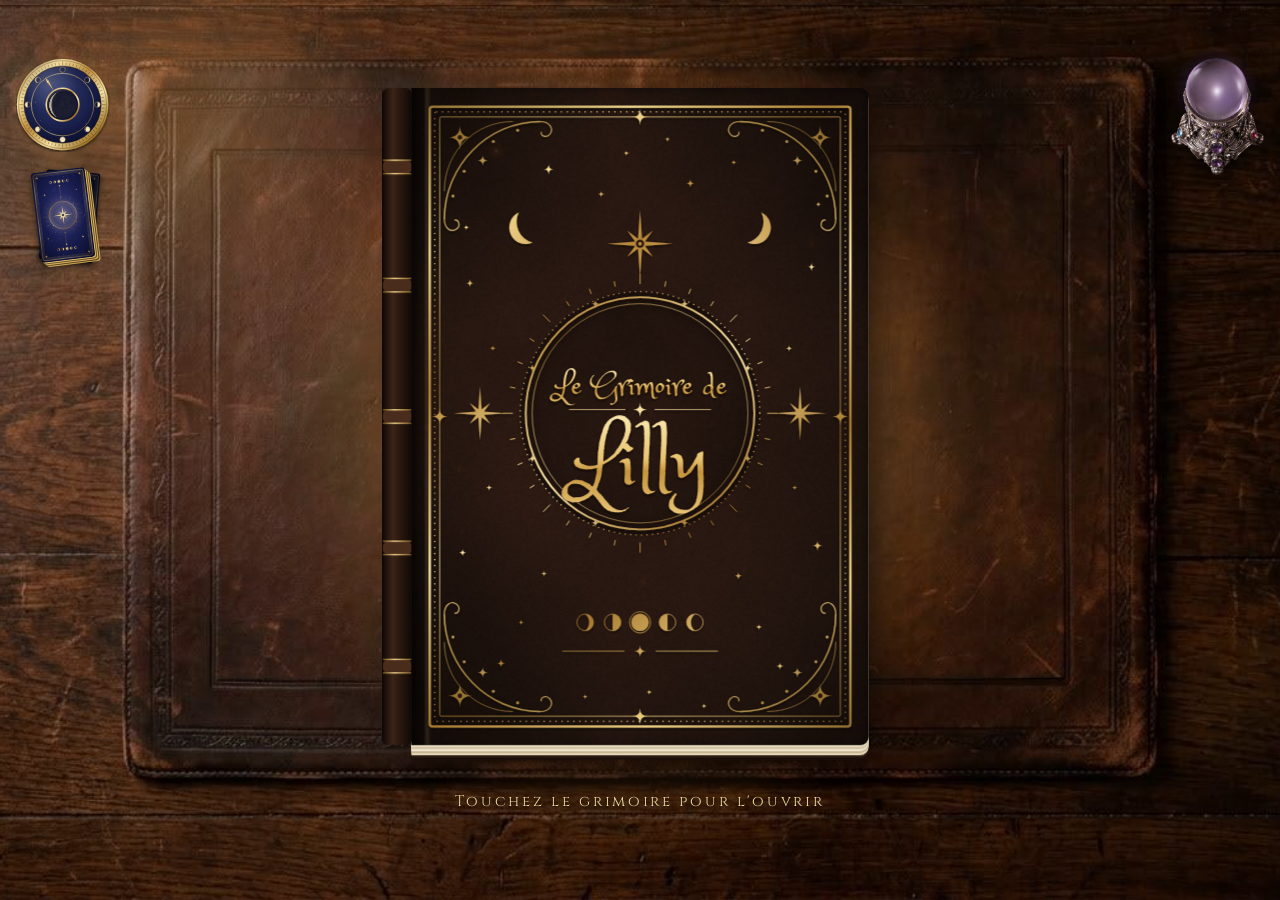
==== commit d670b5c9: "Cartes « Messages de l’univers » sur le bureau Paquet de cartes posé sur le bureau (texte au survol)" ====
--- a/index.html
+++ b/index.html
@@ -16,6 +16,7 @@
   <link rel="stylesheet" href="fonts/fonts.css">
   <link rel="stylesheet" href="css/reader.css">
   <link rel="stylesheet" href="css/lunar.css">
+  <link rel="stylesheet" href="css/cards.css">
 </head>
 <body>
   <div id="app" class="reader"></div>
--- a/css/cards.css
+++ b/css/cards.css
@@ -0,0 +1,298 @@
+/* ---------- Cartes « Messages de l'univers » ---------- */
+
+/* Paquet posé sur le bureau */
+.cards-desk {
+  position: absolute;
+  z-index: 5;
+  padding: 0;
+  border: 0;
+  background: none;
+  cursor: pointer;
+  outline: none;
+  font: inherit;
+  -webkit-tap-highlight-color: transparent;
+  animation: oracleIn 1.4s ease .7s both;
+  transition: opacity .45s ease .7s, filter 1s ease;
+}
+.cdk-deck { position: absolute; inset: 0; transform: rotate(-7deg); }
+.cdk-card {
+  position: absolute;
+  inset: 0;
+  border-radius: calc(var(--dw, 80px) * .055);
+  overflow: hidden;
+  background: #141845;
+}
+.cdk-card img { display: block; width: 100%; height: 100%; object-fit: cover; user-select: none; -webkit-user-drag: none; }
+.cdk-under {
+  transform: translate(calc(var(--dw, 80px) * .12), calc(var(--dw, 80px) * .04)) rotate(12deg);
+  filter: brightness(.55) saturate(.9);
+  box-shadow: 0 calc(var(--dw, 80px) * .04) calc(var(--dw, 80px) * .1) rgba(0, 0, 0, .6);
+}
+/* Tranche dorée du paquet + ombre portée sur le bois */
+.cdk-top {
+  box-shadow:
+    1px 1px 0 #d8b86a, 2px 2px 0 #6f5423, 3px 3px 0 #d2af60, 4px 4px 0 #5e461c, 5px 5px 0 #c9a55a,
+    0 calc(var(--dw, 80px) * .08) calc(var(--dw, 80px) * .16) rgba(0, 0, 0, .7);
+  transition: transform .45s cubic-bezier(.3, 1.45, .5, 1);
+}
+.cdk-glow {
+  position: absolute;
+  inset: -32%;
+  border-radius: 50%;
+  background: radial-gradient(closest-side, rgba(255, 214, 140, .32), rgba(255, 190, 90, .08) 62%, transparent);
+  animation: ldglow 5s ease-in-out infinite;
+  pointer-events: none;
+}
+.cards-desk:hover .cdk-top, .cards-desk:focus-visible .cdk-top { transform: translate(-4%, -8%) rotate(-3deg); }
+.cards-desk:hover .cdk-glow { animation-duration: 2.2s; }
+.cards-desk.drawn .cdk-top { visibility: hidden; transition: none; }
+
+/* Texte qui apparaît sous le paquet */
+.cdk-label {
+  position: absolute;
+  left: 50%;
+  top: calc(100% + 12px);
+  width: 11em;
+  font: 600 clamp(11px, 1.15vw, 14px)/1.35 'Cinzel', serif;
+  letter-spacing: .14em;
+  text-transform: uppercase;
+  text-align: center;
+  color: #f6e3a8;
+  text-shadow: 0 1px 2px #000, 0 0 10px rgba(0, 0, 0, .9), 0 0 18px rgba(232, 199, 122, .45);
+  opacity: 0;
+  transform: translate(calc(-50% + var(--lsh, 0px)), -4px);
+  transition: opacity .35s ease, transform .35s ease;
+  pointer-events: none;
+}
+.cards-desk:hover .cdk-label, .cards-desk:focus-visible .cdk-label { opacity: 1; transform: translate(calc(-50% + var(--lsh, 0px)), 0); }
+/* Écrans tactiles (pas de survol) : le texte reste affiché, discrètement. */
+@media (hover: none) {
+  .cdk-label { opacity: .85; transform: translate(calc(-50% + var(--lsh, 0px)), 0); letter-spacing: .08em; }
+}
+.cards-desk:focus-visible .cdk-top { outline: 2px solid rgba(246, 227, 168, .85); outline-offset: 3px; }
+
+.reader.is-opening .cards-desk, .reader.panel-open .cards-desk { pointer-events: none; }
+.reader.oracle-open .cards-desk, .reader.lunar-open .cards-desk { opacity: 0; pointer-events: none; transition: opacity .35s; }
+.reader.cards-open .oracle-desk, .reader.cards-open .lunar-desk { opacity: 0; pointer-events: none; transition: opacity .35s; }
+.reader.cards-open .cards-desk { filter: blur(4px) brightness(.4); pointer-events: none; transition: filter 1s ease; }
+
+/* Mise au point : le bureau s'efface */
+.reader.cards-open .stage, .reader.cards-open .scene {
+  transform-origin: var(--cox) var(--coy);
+  transform: scale(1.06);
+  filter: blur(5px) brightness(.36) saturate(.85);
+}
+.reader.cards-open .toolbar, .reader.cards-open .hint { opacity: 0 !important; pointer-events: none !important; }
+.cards-aura {
+  position: absolute;
+  inset: 0;
+  z-index: 14;
+  pointer-events: none;
+  opacity: 0;
+  transition: opacity 1s;
+  background:
+    radial-gradient(ellipse 55% 50% at 50% 45%, rgba(215, 165, 75, .2), transparent 70%),
+    radial-gradient(ellipse 80% 70% at 50% 50%, rgba(35, 30, 85, .25), rgba(8, 6, 22, .78));
+}
+.reader.cards-open .cards-aura { opacity: 1; }
+.cards-veil { position: absolute; inset: 0; z-index: 15; display: none; }
+.reader.cards-open .cards-veil { display: block; }
+
+/* Carte tirée */
+.cd-card {
+  position: absolute;
+  left: 0;
+  top: 0;
+  z-index: 16;
+  opacity: 0;
+  pointer-events: none;
+  transform-origin: 50% 50%;
+  perspective: calc(var(--cdw, 300px) * 4);
+}
+.cd-card.live { opacity: 1; }
+.cd-card.anim { transition: transform 1s cubic-bezier(.6, .02, .25, 1); }
+.cd-inner {
+  position: absolute;
+  inset: 0;
+  transform-style: preserve-3d;
+  transition: transform .85s cubic-bezier(.45, .05, .3, 1);
+}
+.cd-card.revealed .cd-inner { transform: rotateY(180deg); }
+.cd-card.shuffle .cd-inner { animation: cdShuffle .5s ease; }
+@keyframes cdShuffle {
+  30% { transform: translateY(-4%) rotate(-3deg); }
+  65% { transform: translateY(2%) rotate(2.5deg); }
+}
+.cd-face {
+  position: absolute;
+  inset: 0;
+  overflow: hidden;
+  border-radius: calc(var(--cdw, 300px) * .055);
+  -webkit-backface-visibility: hidden;
+  backface-visibility: hidden;
+  box-shadow: 0 calc(var(--cdw, 300px) * .06) calc(var(--cdw, 300px) * .16) rgba(0, 0, 0, .65), 0 0 0 1px rgba(232, 199, 122, .25);
+}
+.cd-back img { display: block; width: 100%; height: 100%; object-fit: cover; user-select: none; -webkit-user-drag: none; }
+.cd-front {
+  transform: rotateY(180deg);
+  background: #f3e7cc url(../img/parchment.jpg) center / cover;
+  color: #3a2718;
+}
+.cd-frame {
+  position: absolute;
+  inset: 5%;
+  box-sizing: border-box;
+  display: flex;
+  flex-direction: column;
+  align-items: center;
+  justify-content: center;
+  gap: 5%;
+  padding: 8% 9%;
+  border: 1.5px solid rgba(150, 110, 45, .75);
+  border-radius: calc(var(--cdw, 300px) * .03);
+  box-shadow: inset 0 0 0 3px rgba(243, 231, 204, .55), inset 0 0 0 4px rgba(150, 110, 45, .4);
+}
+.cd-orn { display: block; flex: none; width: 44%; color: #9a7431; }
+.cd-card.dense .cd-orn { display: none; }
+.cd-card.dense .cd-frame { padding: 6% 7%; }
+.cd-orn svg { display: block; width: 100%; height: auto; }
+.cd-msg {
+  margin: 0;
+  font-family: 'Cormorant Garamond', Georgia, serif;
+  font-weight: 500;
+  line-height: 1.36;
+  text-align: center;
+  text-wrap: pretty;
+  hyphens: auto;
+  color: #3a2718;
+  user-select: text;
+  -webkit-user-select: text;
+}
+.cd-glow {
+  position: absolute;
+  inset: -24%;
+  border-radius: 50%;
+  background: radial-gradient(closest-side, rgba(255, 214, 140, .45), rgba(255, 190, 90, .12) 60%, transparent);
+  opacity: 0;
+  transition: opacity 1s ease;
+  pointer-events: none;
+}
+.cd-card.revealed .cd-glow { opacity: 1; animation: ldglow 5s ease-in-out infinite; }
+
+/* Mise en page autour de la carte */
+.cards-ui {
+  position: absolute;
+  inset: 0;
+  z-index: 17;
+  pointer-events: none;
+  opacity: 0;
+  visibility: hidden;
+  transition: opacity .5s, visibility 0s .5s;
+}
+.reader.cards-open .cards-ui { opacity: 1; visibility: visible; transition: opacity .8s .45s, visibility 0s; }
+.cards-ui button { pointer-events: auto; }
+.cards-layout {
+  position: absolute;
+  inset: 0;
+  display: flex;
+  flex-direction: column;
+  align-items: center;
+  justify-content: center;
+  gap: 14px;
+  padding: 16px;
+}
+.cards-head { text-align: center; }
+.cards-head h2 {
+  margin: 0;
+  font-family: 'Cinzel', serif;
+  font-weight: 600;
+  font-size: clamp(17px, 2.8vh, 26px);
+  letter-spacing: .22em;
+  text-transform: uppercase;
+  color: #f6e7bd;
+  text-shadow: 0 0 16px rgba(232, 199, 122, .5);
+}
+@media (max-width: 480px) {
+  .cards-head h2 { font-size: 17px; letter-spacing: .14em; }
+}
+.cards-slot { flex: none; width: var(--cdw, 300px); height: calc(var(--cdw, 300px) / var(--cdr, .6)); }
+.cards-controls { display: flex; flex-direction: column; align-items: center; gap: 10px; }
+.cards-again {
+  appearance: none;
+  min-width: min(300px, 82vw);
+  padding: 13px 26px;
+  border-radius: 999px;
+  border: 1px solid rgba(232, 199, 122, .55);
+  background: linear-gradient(180deg, #2e3272, #161942);
+  color: #f6e7bd;
+  font: 600 clamp(12px, 1.7vh, 15px) 'Cinzel', serif;
+  letter-spacing: .18em;
+  text-transform: uppercase;
+  cursor: pointer;
+  box-shadow: 0 0 22px rgba(232, 199, 122, .22), inset 0 1px 0 rgba(255, 255, 255, .12);
+  transition: box-shadow .3s, transform .15s, opacity .3s;
+}
+.cards-again:hover { box-shadow: 0 0 32px rgba(232, 199, 122, .42), inset 0 1px 0 rgba(255, 255, 255, .15); }
+.cards-again:active { transform: scale(.97); }
+.cards-again:disabled { opacity: .5; cursor: default; }
+.cards-again:focus-visible { outline: 2px solid #f6e7bd; outline-offset: 3px; }
+.cards-note {
+  margin: 0;
+  font-family: 'Cinzel', serif;
+  font-size: 11px;
+  letter-spacing: .18em;
+  text-transform: uppercase;
+  text-align: center;
+  color: rgba(232, 199, 122, .6);
+}
+.cards-back {
+  position: absolute;
+  top: max(12px, env(safe-area-inset-top));
+  left: 12px;
+  appearance: none;
+  padding: 8px 16px;
+  border-radius: 999px;
+  border: 1px solid rgba(232, 199, 122, .35);
+  background: rgba(14, 12, 34, .72);
+  color: #f3e6c2;
+  font: 500 16px 'Cormorant Garamond', Georgia, serif;
+  cursor: pointer;
+}
+.cards-back:hover { background: rgba(40, 34, 80, .85); }
+
+/* Téléphone en paysage : carte à gauche, texte à droite */
+.reader.compact .cards-layout {
+  display: grid;
+  grid-template-columns: auto minmax(0, 300px);
+  grid-template-areas: "slot head" "slot controls";
+  align-content: center;
+  justify-content: center;
+  column-gap: 28px;
+  row-gap: 14px;
+}
+.reader.compact .cards-slot { grid-area: slot; }
+.reader.compact .cards-head { grid-area: head; align-self: end; }
+.reader.compact .cards-controls { grid-area: controls; align-self: start; }
+.reader.compact .cards-again { min-width: 0; width: 100%; padding: 12px 18px; }
+.reader.compact .cards-back { left: auto; right: 12px; }
+
+.sr-only {
+  position: absolute;
+  width: 1px;
+  height: 1px;
+  padding: 0;
+  margin: -1px;
+  overflow: hidden;
+  clip: rect(0 0 0 0);
+  white-space: nowrap;
+  border: 0;
+}
+
+@media (prefers-reduced-motion: reduce) {
+  .cdk-glow, .cd-card.revealed .cd-glow { animation: none; }
+  .cd-card.anim { transition-duration: .4s; }
+  .cd-inner { transition-duration: .4s; }
+}
+
+/* Aperçu dans l'atelier : le bouton « Fermer l'aperçu » occupe le coin en haut à gauche. */
+.reader.preview .cards-back, .reader.preview .oracle-back, .reader.preview .lu-back { top: 58px; }
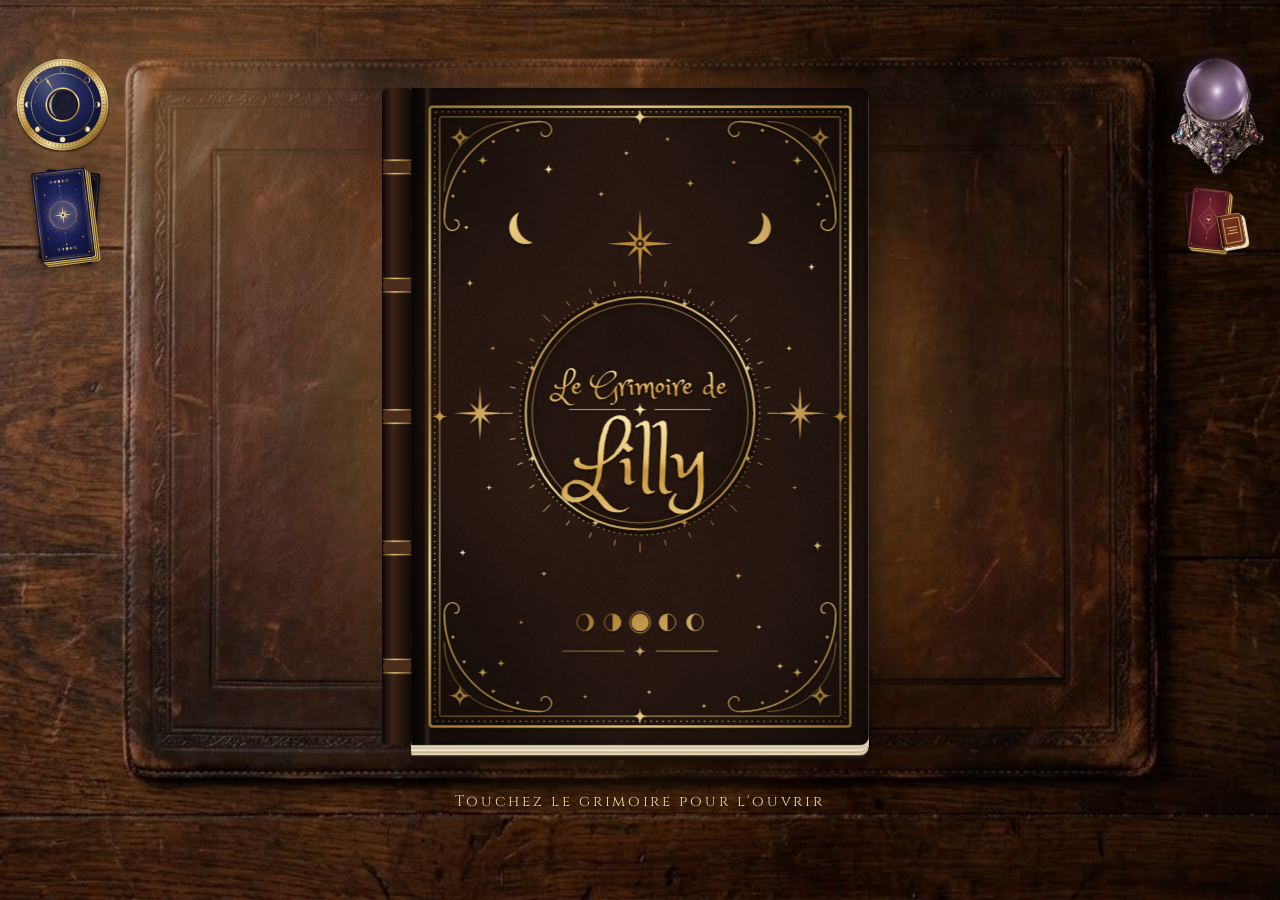
==== commit cb8fb06b: "Petit Lenormand sur le bureau : tirages, significations et livret Paquet et livret posés sur le bure" ====
--- a/index.html
+++ b/index.html
@@ -17,6 +17,7 @@
   <link rel="stylesheet" href="css/reader.css">
   <link rel="stylesheet" href="css/lunar.css">
   <link rel="stylesheet" href="css/cards.css">
+  <link rel="stylesheet" href="css/lenormand.css">
 </head>
 <body>
   <div id="app" class="reader"></div>
--- a/css/lenormand.css
+++ b/css/lenormand.css
@@ -0,0 +1,448 @@
+/* ---------- Petit Lenormand ---------- */
+
+/* Paquet et livret posés sur le bureau */
+.le-desk {
+  position: absolute;
+  z-index: 5;
+  padding: 0;
+  border: 0;
+  background: none;
+  cursor: pointer;
+  outline: none;
+  font: inherit;
+  -webkit-tap-highlight-color: transparent;
+  animation: oracleIn 1.4s ease .9s both;
+  transition: opacity .45s ease .7s, filter 1s ease;
+}
+.led-stack { position: absolute; left: 0; top: 0; width: var(--dw, 60px); height: 100%; transform: rotate(6deg); }
+.led-card { position: absolute; inset: 0; border-radius: calc(var(--dw, 60px) * .07); overflow: hidden; background: #561522; }
+.led-card img { display: block; width: 100%; height: 100%; object-fit: cover; user-select: none; -webkit-user-drag: none; }
+.led-under {
+  transform: translate(calc(var(--dw, 60px) * -.1), calc(var(--dw, 60px) * .04)) rotate(-11deg);
+  filter: brightness(.55);
+  box-shadow: 0 calc(var(--dw, 60px) * .04) calc(var(--dw, 60px) * .1) rgba(0, 0, 0, .6);
+}
+.led-top {
+  box-shadow:
+    1px 1px 0 #d8b86a, 2px 2px 0 #6f5423, 3px 3px 0 #d2af60, 4px 4px 0 #5e461c,
+    0 calc(var(--dw, 60px) * .08) calc(var(--dw, 60px) * .16) rgba(0, 0, 0, .7);
+  transition: transform .45s cubic-bezier(.3, 1.45, .5, 1);
+}
+.led-glow {
+  position: absolute;
+  inset: -30%;
+  border-radius: 50%;
+  background: radial-gradient(closest-side, rgba(255, 190, 150, .28), rgba(220, 120, 110, .08) 62%, transparent);
+  animation: ldglow 5.5s ease-in-out infinite;
+  pointer-events: none;
+}
+/* Petit livret relié en cuir, posé à côté du paquet */
+.led-book {
+  position: absolute;
+  right: 0;
+  bottom: 2%;
+  width: calc(var(--dw, 60px) * .66);
+  height: calc(var(--dw, 60px) * .88);
+  border-radius: 2px 5px 5px 2px;
+  background: linear-gradient(90deg, #2e140c 0 13%, #6e2f1c 13% 100%);
+  box-shadow:
+    inset 0 0 0 1px rgba(232, 199, 122, .55),
+    2px 2px 0 #efe4c8, 3px 3px 0 #cdbd92,
+    0 calc(var(--dw, 60px) * .06) calc(var(--dw, 60px) * .12) rgba(0, 0, 0, .65);
+  transform: rotate(-10deg);
+  transition: transform .45s cubic-bezier(.3, 1.45, .5, 1);
+}
+.led-book::before {
+  content: '';
+  position: absolute;
+  inset: 12% 12% 12% 22%;
+  border: 1px solid rgba(232, 199, 122, .7);
+  border-radius: 1px;
+}
+.led-book-title {
+  position: absolute;
+  left: 34%;
+  right: 24%;
+  top: 40%;
+  height: 20%;
+  background:
+    linear-gradient(#e8c77a, #e8c77a) top / 100% 1px no-repeat,
+    linear-gradient(#e8c77a, #e8c77a) center / 70% 1px no-repeat,
+    linear-gradient(#e8c77a, #e8c77a) bottom / 100% 1px no-repeat;
+  opacity: .85;
+}
+.le-desk:hover .led-top, .le-desk:focus-visible .led-top { transform: translate(3%, -8%) rotate(3deg); }
+.le-desk:hover .led-book { transform: rotate(-5deg) translateY(-3px); }
+.le-desk:hover .led-glow { animation-duration: 2.4s; }
+.le-desk:focus-visible .led-top { outline: 2px solid rgba(246, 227, 168, .85); outline-offset: 3px; }
+
+.le-desk-label {
+  position: absolute;
+  left: 50%;
+  top: calc(100% + 12px);
+  width: 11em;
+  font: 600 clamp(11px, 1.15vw, 14px)/1.35 'Cinzel', serif;
+  letter-spacing: .14em;
+  text-transform: uppercase;
+  text-align: center;
+  color: #f6e3a8;
+  text-shadow: 0 1px 2px #000, 0 0 10px rgba(0, 0, 0, .9), 0 0 18px rgba(232, 199, 122, .45);
+  opacity: 0;
+  transform: translate(calc(-50% + var(--lsh, 0px)), -4px);
+  transition: opacity .35s ease, transform .35s ease;
+  pointer-events: none;
+}
+.le-desk:hover .le-desk-label, .le-desk:focus-visible .le-desk-label { opacity: 1; transform: translate(calc(-50% + var(--lsh, 0px)), 0); }
+@media (hover: none) {
+  .le-desk-label { opacity: .85; transform: translate(calc(-50% + var(--lsh, 0px)), 0); letter-spacing: .08em; }
+}
+
+.reader.is-opening .le-desk, .reader.panel-open .le-desk { pointer-events: none; }
+.reader.oracle-open .le-desk, .reader.lunar-open .le-desk, .reader.cards-open .le-desk { opacity: 0; pointer-events: none; transition: opacity .35s; }
+.reader.lenormand-open .oracle-desk, .reader.lenormand-open .lunar-desk, .reader.lenormand-open .cards-desk,
+.reader.lenormand-open .le-desk { opacity: 0; pointer-events: none; transition: opacity .35s; }
+
+/* Le bureau s'efface */
+.reader.lenormand-open .stage, .reader.lenormand-open .scene {
+  transform-origin: var(--lex) var(--ley);
+  transform: scale(1.05);
+  filter: blur(6px) brightness(.3) saturate(.8);
+}
+.reader.lenormand-open .toolbar, .reader.lenormand-open .hint { opacity: 0 !important; pointer-events: none !important; }
+.le-aura {
+  position: absolute;
+  inset: 0;
+  z-index: 14;
+  pointer-events: none;
+  opacity: 0;
+  transition: opacity 1s;
+  background:
+    radial-gradient(ellipse 70% 45% at 50% 25%, rgba(122, 36, 51, .35), transparent 70%),
+    linear-gradient(rgba(18, 6, 10, .55), rgba(12, 4, 8, .82));
+}
+.reader.lenormand-open .le-aura { opacity: 1; }
+
+/* Table de tirage */
+.le-ui {
+  position: absolute;
+  inset: 0;
+  z-index: 17;
+  overflow-y: auto;
+  overflow-x: hidden;
+  -webkit-overflow-scrolling: touch;
+  color: #f3e6c8;
+  font-family: 'Cormorant Garamond', Georgia, serif;
+  opacity: 0;
+  visibility: hidden;
+  transition: opacity .5s, visibility 0s .5s;
+  user-select: text;
+  -webkit-user-select: text;
+}
+.reader.lenormand-open .le-ui { opacity: 1; visibility: visible; transition: opacity .7s .3s, visibility 0s; }
+.le-ui [hidden] { display: none !important; }
+.le-ui button { font-family: inherit; }
+
+.le-back, .le-open-book {
+  position: fixed;
+  top: max(12px, env(safe-area-inset-top));
+  z-index: 2;
+  display: inline-flex;
+  align-items: center;
+  gap: 8px;
+  padding: 8px 16px;
+  border-radius: 999px;
+  border: 1px solid rgba(232, 199, 122, .4);
+  background: rgba(30, 10, 16, .78);
+  color: #f3e6c2;
+  font: 500 16px 'Cormorant Garamond', Georgia, serif;
+  cursor: pointer;
+}
+.le-back { left: 12px; }
+.le-open-book { right: 12px; }
+.le-open-book svg { width: 18px; height: 18px; fill: none; stroke: currentColor; stroke-width: 1.7; stroke-linejoin: round; }
+.le-back:hover, .le-open-book:hover { background: rgba(70, 24, 34, .9); }
+.reader.preview .le-back { top: 58px; }
+
+.le-wrap { max-width: 1260px; margin: 0 auto; padding: 66px 18px 70px; }
+.le-head { text-align: center; }
+.le-head h2 {
+  margin: 0;
+  font: 600 clamp(20px, 3vw, 30px) 'Cinzel', serif;
+  letter-spacing: .2em;
+  text-transform: uppercase;
+  color: #f6e7bd;
+  text-shadow: 0 0 16px rgba(232, 199, 122, .45);
+}
+.le-head p { margin: 4px 0 0; font-style: italic; font-size: 18px; color: #d9c39c; }
+
+.le-spreads { display: flex; flex-wrap: wrap; justify-content: center; gap: 8px; margin-top: 18px; }
+.le-chip {
+  display: flex;
+  flex-direction: column;
+  align-items: center;
+  padding: 8px 16px 7px;
+  border-radius: 14px;
+  border: 1px solid rgba(232, 199, 122, .35);
+  background: rgba(40, 14, 20, .55);
+  color: #f3e6c8;
+  font: 600 13px 'Cinzel', serif;
+  letter-spacing: .06em;
+  cursor: pointer;
+  transition: background .2s, border-color .2s, color .2s;
+}
+.le-chip small { font: italic 400 14px 'Cormorant Garamond', Georgia, serif; letter-spacing: 0; color: #cdb58c; }
+.le-chip:hover { border-color: rgba(232, 199, 122, .7); }
+.le-chip.on { background: linear-gradient(180deg, #8a2d3c, #5a1a26); border-color: #e8c77a; color: #fff3d6; }
+.le-chip.on small { color: #f3dca8; }
+.le-desc { max-width: 640px; margin: 12px auto 0; text-align: center; font-size: 18px; font-style: italic; color: #dcc8a2; }
+
+.le-ask { display: flex; flex-wrap: wrap; justify-content: center; gap: 10px; margin-top: 14px; }
+.le-question {
+  width: min(420px, 100%);
+  min-height: 46px;
+  padding: 8px 18px;
+  border-radius: 999px;
+  border: 1px solid rgba(232, 199, 122, .4);
+  background: rgba(10, 4, 8, .55);
+  color: #f6ecd4;
+  font: 18px 'Cormorant Garamond', Georgia, serif;
+}
+.le-question::placeholder { color: rgba(230, 210, 175, .55); font-style: italic; }
+.le-question:focus { outline: none; border-color: #e8c77a; box-shadow: 0 0 0 3px rgba(232, 199, 122, .2); }
+.le-draw {
+  min-height: 46px;
+  padding: 10px 26px;
+  border-radius: 999px;
+  border: 1px solid rgba(232, 199, 122, .6);
+  background: linear-gradient(180deg, #9a3345, #5c1a27);
+  color: #fff1d0;
+  font: 600 14px 'Cinzel', serif !important;
+  letter-spacing: .16em;
+  text-transform: uppercase;
+  cursor: pointer;
+  box-shadow: 0 0 22px rgba(200, 80, 90, .3), inset 0 1px 0 rgba(255, 255, 255, .15);
+  transition: box-shadow .3s, transform .15s, opacity .3s;
+}
+.le-draw:hover { box-shadow: 0 0 32px rgba(232, 150, 130, .45), inset 0 1px 0 rgba(255, 255, 255, .18); }
+.le-draw:active { transform: scale(.97); }
+.le-draw:disabled { opacity: .55; cursor: default; }
+
+.le-main { display: grid; grid-template-areas: "board" "global" "list"; gap: 26px; margin-top: 26px; align-items: start; }
+.le-reading, .le-global, .le-item { scroll-margin-top: 70px; }
+.le-main > .le-board { grid-area: board; }
+.le-main > .le-reading { grid-area: list; }
+.le-main > .le-global { grid-area: global; }
+@media (min-width: 980px) {
+  .le-main.has-reading { grid-template-columns: minmax(0, 1fr) 440px; grid-template-areas: "board list" "global list"; }
+  .le-main.has-reading > .le-reading { grid-row: 1 / span 2; }
+}
+
+/* Plateau */
+.le-board {
+  --lw: 120px;
+  --lg: 14px;
+  --cols: 3;
+  display: grid;
+  grid-template-columns: repeat(var(--cols), var(--lw));
+  justify-content: center;
+  gap: var(--lg);
+}
+.le-board[data-spread="jour"] { --cols: 1; }
+.le-board[data-spread="cinq"] { --cols: 5; }
+.le-board[data-spread="croix"] { grid-template-areas: ". t ." "l c r" ". b ."; }
+.le-slot {
+  display: flex;
+  flex-direction: column;
+  align-items: center;
+  gap: 7px;
+  opacity: 0;
+  transform: translateY(-22px) scale(.95);
+  transition: opacity .35s ease, transform .5s cubic-bezier(.3, 1.3, .5, 1);
+}
+.le-slot.idle { opacity: .4; transform: none; }
+.le-slot.dealt { opacity: 1; transform: none; }
+.le-slot.flipped { cursor: pointer; }
+.le-card { width: var(--lw); aspect-ratio: 5 / 8; perspective: calc(var(--lw) * 5); }
+.le-inner {
+  position: relative;
+  display: block;
+  width: 100%;
+  height: 100%;
+  transform-style: preserve-3d;
+  transition: transform .7s cubic-bezier(.45, .05, .3, 1);
+}
+.le-slot.flipped .le-inner { transform: rotateY(180deg); }
+.le-face {
+  position: absolute;
+  inset: 0;
+  overflow: hidden;
+  border-radius: calc(var(--lw) * .07);
+  -webkit-backface-visibility: hidden;
+  backface-visibility: hidden;
+  box-shadow: 0 6px 18px rgba(0, 0, 0, .55), 0 0 0 1px rgba(232, 199, 122, .22);
+}
+.le-backface img { display: block; width: 100%; height: 100%; object-fit: cover; user-select: none; -webkit-user-drag: none; }
+.le-front { transform: rotateY(180deg); background: #f3e7cc url(../img/parchment.jpg) center / cover; color: #3a2718; }
+.le-front::before {
+  content: '';
+  position: absolute;
+  inset: 4%;
+  border: 1px solid rgba(150, 110, 45, .6);
+  border-radius: calc(var(--lw) * .045);
+  pointer-events: none;
+}
+.le-num { position: absolute; left: 9%; top: 6%; font: 600 calc(var(--lw) * .12)/1 'Cinzel', serif; }
+.le-pc { position: absolute; right: 9%; top: 6%; font: 600 calc(var(--lw) * .11)/1 'Cinzel', serif; }
+.red { color: #b3362f; }
+.le-art { position: absolute; left: 11%; right: 11%; top: 19%; aspect-ratio: 1; }
+.le-art svg { display: block; width: 100%; height: 100%; }
+.le-name {
+  position: absolute;
+  left: 5%;
+  right: 5%;
+  bottom: 7.5%;
+  text-align: center;
+  font: 600 calc(var(--lw) * .098)/1.1 'Cinzel', serif;
+  letter-spacing: .02em;
+}
+.le-full { position: absolute; inset: 0; width: 100%; height: 100%; object-fit: cover; }
+.le-front:has(.le-full)::before { display: none; }
+.le-pos {
+  max-width: calc(var(--lw) + 24px);
+  text-align: center;
+  font-size: 15px;
+  line-height: 1.2;
+  color: #e3cfa4;
+}
+.le-slot.hl .le-face { box-shadow: 0 0 0 2px #f1d386, 0 0 26px rgba(241, 211, 134, .55); }
+
+/* Lecture */
+.le-reading {
+  padding: 18px 20px 8px;
+  border-radius: 16px;
+  border: 1px solid rgba(232, 199, 122, .25);
+  background: rgba(22, 8, 12, .6);
+}
+.le-reading h3 {
+  margin: 0 0 12px;
+  font: 600 14px 'Cinzel', serif;
+  letter-spacing: .18em;
+  text-transform: uppercase;
+  color: #e8c77a;
+}
+.le-list { list-style: none; margin: 0; padding: 0; display: flex; flex-direction: column; gap: 10px; }
+.le-item { padding: 10px 12px; border-radius: 10px; border: 1px solid transparent; background: rgba(255, 255, 255, .035); transition: background .3s, border-color .3s; }
+.le-item.hl { border-color: rgba(241, 211, 134, .55); background: rgba(241, 211, 134, .08); }
+.le-item-pos { margin: 0; font: 600 12px 'Cinzel', serif; letter-spacing: .08em; text-transform: uppercase; color: #d9b877; }
+.le-item-pos i { font: italic 400 15px 'Cormorant Garamond', Georgia, serif; letter-spacing: 0; text-transform: none; color: #c3ad8b; }
+.le-item h4 { margin: 4px 0 2px; font: 600 19px 'Cinzel', serif; color: #f6e7bd; }
+.le-item h4 small { font-size: 14px; margin-left: 4px; color: #d6c29c; }
+.le-item h4 small.red { color: #f08a80; }
+.le-link {
+  appearance: none;
+  padding: 0;
+  border: 0;
+  background: none;
+  color: inherit;
+  font: inherit !important;
+  cursor: pointer;
+  text-decoration: underline dotted rgba(241, 211, 134, .55);
+  text-underline-offset: 5px;
+}
+.le-link:hover { color: #fff3cf; }
+.le-kw { margin: 0 0 4px; font-style: italic; font-size: 16px; color: #d8c39a; }
+.le-item p:last-child { margin: 0; font-size: 17px; line-height: 1.42; }
+.le-global {
+  padding: 18px 22px 8px;
+  border-radius: 16px;
+  border: 1px solid rgba(232, 199, 122, .35);
+  background: linear-gradient(180deg, rgba(90, 26, 38, .45), rgba(22, 8, 12, .6));
+  box-shadow: 0 0 40px rgba(122, 36, 51, .25);
+}
+.le-global h3 { margin: 0 0 12px; font: 600 14px 'Cinzel', serif; letter-spacing: .18em; text-transform: uppercase; color: #e8c77a; }
+.le-global-text p { margin: 0 0 10px; font-size: 18px; line-height: 1.5; }
+.le-global-text b { font-weight: 600; color: #f6e7bd; }
+.le-q { font-style: italic; color: #e2c486; }
+
+/* Livret, qui s'ouvre sur le côté */
+.le-booklet {
+  position: fixed;
+  top: 0;
+  right: 0;
+  bottom: 0;
+  z-index: 3;
+  display: flex;
+  flex-direction: column;
+  width: min(460px, 100vw);
+  background: #f3e8d0 url(../img/parchment.jpg) center / cover;
+  color: #3a2718;
+  box-shadow: -18px 0 50px rgba(0, 0, 0, .6);
+  transform: translateX(105%);
+  visibility: hidden;
+  transition: transform .5s cubic-bezier(.3, .8, .3, 1), visibility 0s .5s;
+}
+.le-ui.book-open .le-booklet { transform: none; visibility: visible; transition: transform .5s cubic-bezier(.3, .8, .3, 1), visibility 0s; }
+.le-bhead { display: flex; align-items: center; justify-content: space-between; padding: max(14px, env(safe-area-inset-top)) 16px 6px 22px; }
+.le-bhead h3 { margin: 0; font: 600 18px 'Cinzel', serif; letter-spacing: .18em; text-transform: uppercase; color: #6d2f22; }
+.le-book-close {
+  width: 38px;
+  height: 38px;
+  border-radius: 50%;
+  border: 1px solid rgba(110, 60, 40, .35);
+  background: rgba(255, 255, 255, .35);
+  color: #5a2a1c;
+  font-size: 16px;
+  cursor: pointer;
+}
+.le-btabs { display: flex; flex-wrap: wrap; gap: 6px; padding: 4px 18px 10px; border-bottom: 1px solid rgba(110, 70, 40, .2); }
+.le-btabs button {
+  padding: 6px 12px;
+  border-radius: 999px;
+  border: 1px solid rgba(110, 60, 40, .3);
+  background: rgba(255, 255, 255, .3);
+  color: #5a2a1c;
+  font: 600 12px 'Cinzel', serif !important;
+  letter-spacing: .05em;
+  cursor: pointer;
+}
+.le-btabs button.on { background: #6e2230; border-color: #6e2230; color: #fbeccb; }
+.le-bbody { flex: 1; overflow-y: auto; -webkit-overflow-scrolling: touch; padding: 6px 22px 34px; font-size: 17.5px; line-height: 1.45; }
+.le-bbody h4 { margin: 18px 0 6px; font: 600 15px 'Cinzel', serif; letter-spacing: .05em; color: #6d2f22; }
+.le-bbody h4 small { font: italic 400 15px 'Cormorant Garamond', Georgia, serif; color: #7a5a3a; }
+.le-bbody p { margin: 0 0 8px; }
+.le-bbody ul, .le-bbody ol { margin: 0 0 8px; padding-left: 20px; }
+.le-bbody li { margin-bottom: 6px; }
+.le-disclaimer { margin-top: 16px !important; padding-top: 10px; border-top: 1px solid rgba(110, 70, 40, .25); font-size: 15px; font-style: italic; color: #7a6048; }
+.le-grid { display: grid; grid-template-columns: repeat(auto-fill, 70px); justify-content: center; gap: 12px 10px; padding-top: 12px; }
+.le-mini { --lw: 70px; padding: 0; border: 0; background: none; cursor: pointer; transition: transform .2s; }
+.le-mini:hover { transform: translateY(-3px); }
+.le-mini .le-face, .le-big .le-face { position: relative; display: block; width: var(--lw); aspect-ratio: 5 / 8; transform: none; box-shadow: 0 2px 8px rgba(0, 0, 0, .35); }
+.le-detail-back {
+  margin: 12px 0 4px;
+  padding: 4px 0;
+  border: 0;
+  background: none;
+  color: #6d2f22;
+  font: 600 13px 'Cinzel', serif !important;
+  letter-spacing: .05em;
+  cursor: pointer;
+}
+.le-detail-top { display: flex; gap: 16px; align-items: flex-start; margin: 8px 0 12px; }
+.le-big { --lw: 124px; flex: none; }
+.le-detail h4 { margin: 2px 0 4px; font-size: 19px; }
+.le-pcline { font-size: 16px; color: #6a5038; }
+.le-booklet .le-kw { color: #7a5536; font-size: 17px; }
+.le-pairs { margin-top: 10px !important; padding: 10px 12px; border-radius: 10px; background: rgba(110, 34, 48, .08); font-size: 16.5px; }
+
+@media (max-width: 600px) {
+  .le-wrap { padding: 60px 12px 60px; }
+  .le-chip { padding: 7px 11px 6px; font-size: 12px; }
+  .le-pos { font-size: 12.5px; }
+  .le-reading { padding: 14px 14px 6px; }
+  .le-back, .le-open-book { font-size: 15px; padding: 7px 13px; }
+}
+
+@media (prefers-reduced-motion: reduce) {
+  .led-glow { animation: none; }
+  .le-inner, .le-slot, .le-booklet { transition-duration: .2s; }
+}
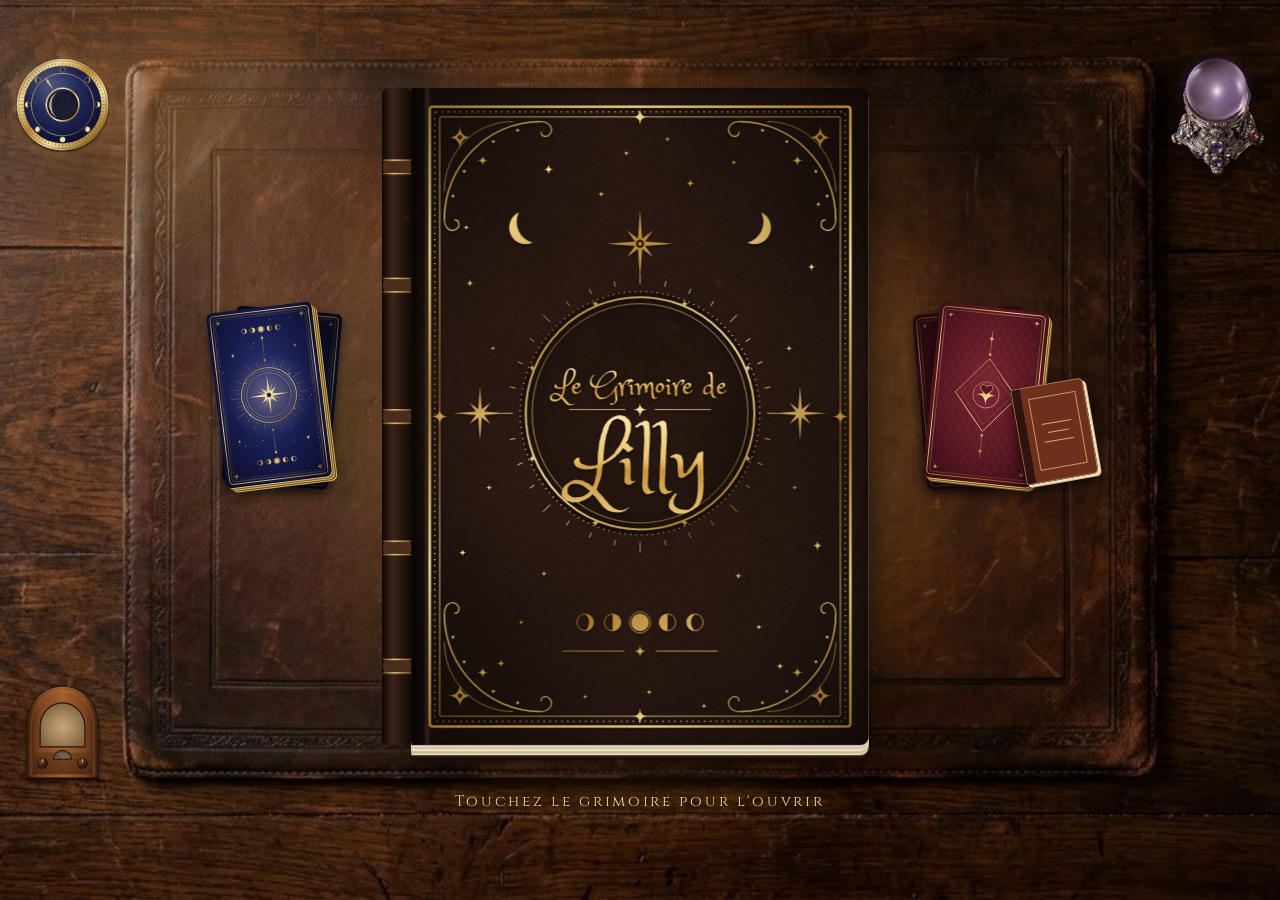
==== commit f2042656: "Radio des années 1930 sur le bureau (playlist Suno en streaming) Radio « cathédrale » dessinée, posé" ====
--- a/index.html
+++ b/index.html
@@ -18,6 +18,7 @@
   <link rel="stylesheet" href="css/lunar.css">
   <link rel="stylesheet" href="css/cards.css">
   <link rel="stylesheet" href="css/lenormand.css">
+  <link rel="stylesheet" href="css/radio.css">
 </head>
 <body>
   <div id="app" class="reader"></div>
--- a/css/reader.css
+++ b/css/reader.css
@@ -671,6 +671,36 @@
 @keyframes oglow {
   0%, 100% { opacity: .55; transform: scale(1.3); }
   50% { opacity: 1; transform: scale(1.4); }
+}
+
+/* Texte qui apparaît sous la boule et le cadran au survol (comme pour les paquets de cartes) */
+.desk-label {
+  position: absolute;
+  left: 50%;
+  top: calc(100% + 8px);
+  width: 11em;
+  font: 600 clamp(11px, 1.15vw, 14px)/1.35 'Cinzel', serif;
+  letter-spacing: .14em;
+  text-transform: uppercase;
+  text-align: center;
+  color: #f6e3a8;
+  text-shadow: 0 1px 2px #000, 0 0 10px rgba(0, 0, 0, .9), 0 0 18px rgba(232, 199, 122, .45);
+  opacity: 0;
+  transform: translate(calc(-50% + var(--lsh, 0px)), -4px);
+  transition: opacity .35s ease, transform .35s ease;
+  pointer-events: none;
+}
+.oracle-desk:hover .desk-label, .oracle-desk:focus-visible .desk-label,
+.lunar-desk:hover .desk-label, .lunar-desk:focus-visible .desk-label { opacity: 1; transform: translate(calc(-50% + var(--lsh, 0px)), 0); }
+@media (hover: none) {
+  .desk-label { opacity: .85; transform: translate(calc(-50% + var(--lsh, 0px)), 0); letter-spacing: .08em; }
+}
+@media (max-width: 480px) {
+  .reader .desk-label, .reader .cdk-label, .reader .le-desk-label { font-size: 10px; letter-spacing: .06em; }
+}
+/* Écran tactile : pendant la lecture, les textes du bureau s'effacent. */
+@media (hover: none) {
+  .reader.is-open .desk-label, .reader.is-open .cdk-label, .reader.is-open .le-desk-label { opacity: 0; }
 }
 
 /* Au premier plan (vue de côté) */
--- a/css/cards.css
+++ b/css/cards.css
@@ -12,8 +12,11 @@
   font: inherit;
   -webkit-tap-highlight-color: transparent;
   animation: oracleIn 1.4s ease .7s both;
-  transition: opacity .45s ease .7s, filter 1s ease;
-}
+  transition: left 1s cubic-bezier(.45, 0, .2, 1), top 1s cubic-bezier(.45, 0, .2, 1), width 1s cubic-bezier(.45, 0, .2, 1), height 1s cubic-bezier(.45, 0, .2, 1),
+    --dw 1s cubic-bezier(.45, 0, .2, 1), opacity .45s ease .7s, filter 1s ease;
+}
+/* Taille animable : les paquets glissent en douceur quand le livre s'ouvre ou se ferme. */
+@property --dw { syntax: '<length>'; inherits: true; initial-value: 80px; }
 .cdk-deck { position: absolute; inset: 0; transform: rotate(-7deg); }
 .cdk-card {
   position: absolute;
--- a/css/lenormand.css
+++ b/css/lenormand.css
@@ -12,7 +12,8 @@
   font: inherit;
   -webkit-tap-highlight-color: transparent;
   animation: oracleIn 1.4s ease .9s both;
-  transition: opacity .45s ease .7s, filter 1s ease;
+  transition: left 1s cubic-bezier(.45, 0, .2, 1), top 1s cubic-bezier(.45, 0, .2, 1), width 1s cubic-bezier(.45, 0, .2, 1), height 1s cubic-bezier(.45, 0, .2, 1),
+    --dw 1s cubic-bezier(.45, 0, .2, 1), opacity .45s ease .7s, filter 1s ease;
 }
 .led-stack { position: absolute; left: 0; top: 0; width: var(--dw, 60px); height: 100%; transform: rotate(6deg); }
 .led-card { position: absolute; inset: 0; border-radius: calc(var(--dw, 60px) * .07); overflow: hidden; background: #561522; }
--- a/css/radio.css
+++ b/css/radio.css
@@ -0,0 +1,90 @@
+/* ---------- Radio des années 1930 ---------- */
+.radio-desk {
+  position: absolute;
+  z-index: 5;
+  padding: 0;
+  border: 0;
+  background: none;
+  cursor: pointer;
+  outline: none;
+  font: inherit;
+  -webkit-tap-highlight-color: transparent;
+  animation: oracleIn 1.4s ease 1.1s both;
+  transition: left 1s cubic-bezier(.45, 0, .2, 1), top 1s cubic-bezier(.45, 0, .2, 1), opacity .45s ease .7s;
+}
+.rd-svg { position: relative; display: block; width: 100%; height: 100%; overflow: visible; }
+.rd-glow {
+  position: absolute;
+  left: 20%;
+  right: 20%;
+  top: 62%;
+  height: 30%;
+  border-radius: 50%;
+  background: radial-gradient(closest-side, rgba(255, 196, 100, .55), transparent);
+  opacity: 0;
+  transition: opacity .8s ease;
+  pointer-events: none;
+}
+.rd-dial { filter: brightness(.45) saturate(.6); transition: filter .8s ease; }
+.rd-lamp { transition: fill .6s ease; }
+.rd-needle { transform-origin: 100px 186px; transform: rotate(-60deg); transition: transform 1.2s cubic-bezier(.3, 1.3, .5, 1); }
+.reader.radio-on .rd-dial { filter: none; }
+.reader.radio-on .rd-glow { opacity: 1; animation: rdflick 3.5s ease-in-out infinite; }
+.reader.radio-on .rd-lamp { fill: #ff7a3c; }
+.reader.radio-on .rd-needle { transform: rotate(18deg); }
+.reader.radio-playing .radio-desk .rd-svg { animation: rdhum 1.6s ease-in-out infinite; }
+@keyframes rdflick { 0%, 100% { opacity: .85; } 50% { opacity: 1; } 70% { opacity: .75; } }
+@keyframes rdhum { 0%, 100% { transform: none; } 50% { transform: translateY(-.5px); } }
+.radio-desk:hover .rd-dial { filter: brightness(.8); }
+.reader.radio-on .radio-desk:hover .rd-dial { filter: brightness(1.1); }
+.radio-desk:hover .desk-label, .radio-desk:focus-visible .desk-label { opacity: 1; transform: translate(calc(-50% + var(--lsh, 0px)), 0); }
+.radio-desk:focus-visible .rd-svg { outline: 2px solid rgba(246, 227, 168, .85); outline-offset: 3px; border-radius: 40% 40% 6px 6px; }
+.reader.is-opening .radio-desk, .reader.panel-open .radio-desk { pointer-events: none; }
+.reader.oracle-open .radio-desk, .reader.lunar-open .radio-desk, .reader.cards-open .radio-desk, .reader.lenormand-open .radio-desk,
+.reader.oracle-open .radio-bar, .reader.lunar-open .radio-bar, .reader.cards-open .radio-bar, .reader.lenormand-open .radio-bar { opacity: 0; pointer-events: none; transition: opacity .35s; }
+
+/* Bandeau de lecture */
+.radio-bar {
+  position: absolute;
+  z-index: 19;
+  box-sizing: border-box;
+  padding: 8px 10px 7px;
+  border-radius: 14px;
+  border: 1px solid rgba(232, 199, 122, .45);
+  background: linear-gradient(180deg, rgba(60, 30, 14, .94), rgba(28, 14, 7, .94));
+  box-shadow: 0 8px 26px rgba(0, 0, 0, .55);
+  color: #f6e7bd;
+  font-family: 'Cormorant Garamond', Georgia, serif;
+  transition: opacity .35s;
+}
+.rb-title { margin: 0 0 5px; font-size: 16px; font-style: italic; text-align: center; white-space: nowrap; overflow: hidden; text-overflow: ellipsis; }
+.rb-row { display: flex; align-items: center; gap: 4px; }
+.rb-row button {
+  flex: none;
+  display: grid;
+  place-items: center;
+  width: 32px;
+  height: 32px;
+  padding: 0;
+  border-radius: 50%;
+  border: 1px solid rgba(232, 199, 122, .3);
+  background: rgba(255, 255, 255, .05);
+  color: inherit;
+  cursor: pointer;
+}
+.rb-row button:hover { background: rgba(232, 199, 122, .18); }
+.rb-row svg { width: 16px; height: 16px; fill: currentColor; stroke: currentColor; stroke-width: 2; stroke-linecap: round; stroke-linejoin: round; }
+.rb-row [data-r="pause"] svg, .rb-row [data-r="play"] svg { fill: currentColor; }
+.rb-row [data-r="off"] svg { fill: none; }
+.rb-vol { flex: 1; min-width: 40px; accent-color: #e8c77a; }
+.rb-row .rb-vintage { width: auto; padding: 0 7px; border-radius: 10px; font: 600 11px 'Cinzel', serif; letter-spacing: .04em; opacity: .55; }
+.rb-row .rb-vintage.on { opacity: 1; background: rgba(232, 199, 122, .22); border-color: rgba(232, 199, 122, .7); }
+
+@media (prefers-reduced-motion: reduce) {
+  .reader.radio-on .rd-glow, .reader.radio-playing .radio-desk .rd-svg { animation: none; }
+}
+
+/* Téléphone : la consigne sous le livre laisse la place à la radio dans le coin. */
+@media (max-width: 600px) {
+  .reader.has-radio .hint { padding-left: 62px; padding-right: 62px; box-sizing: border-box; }
+}
